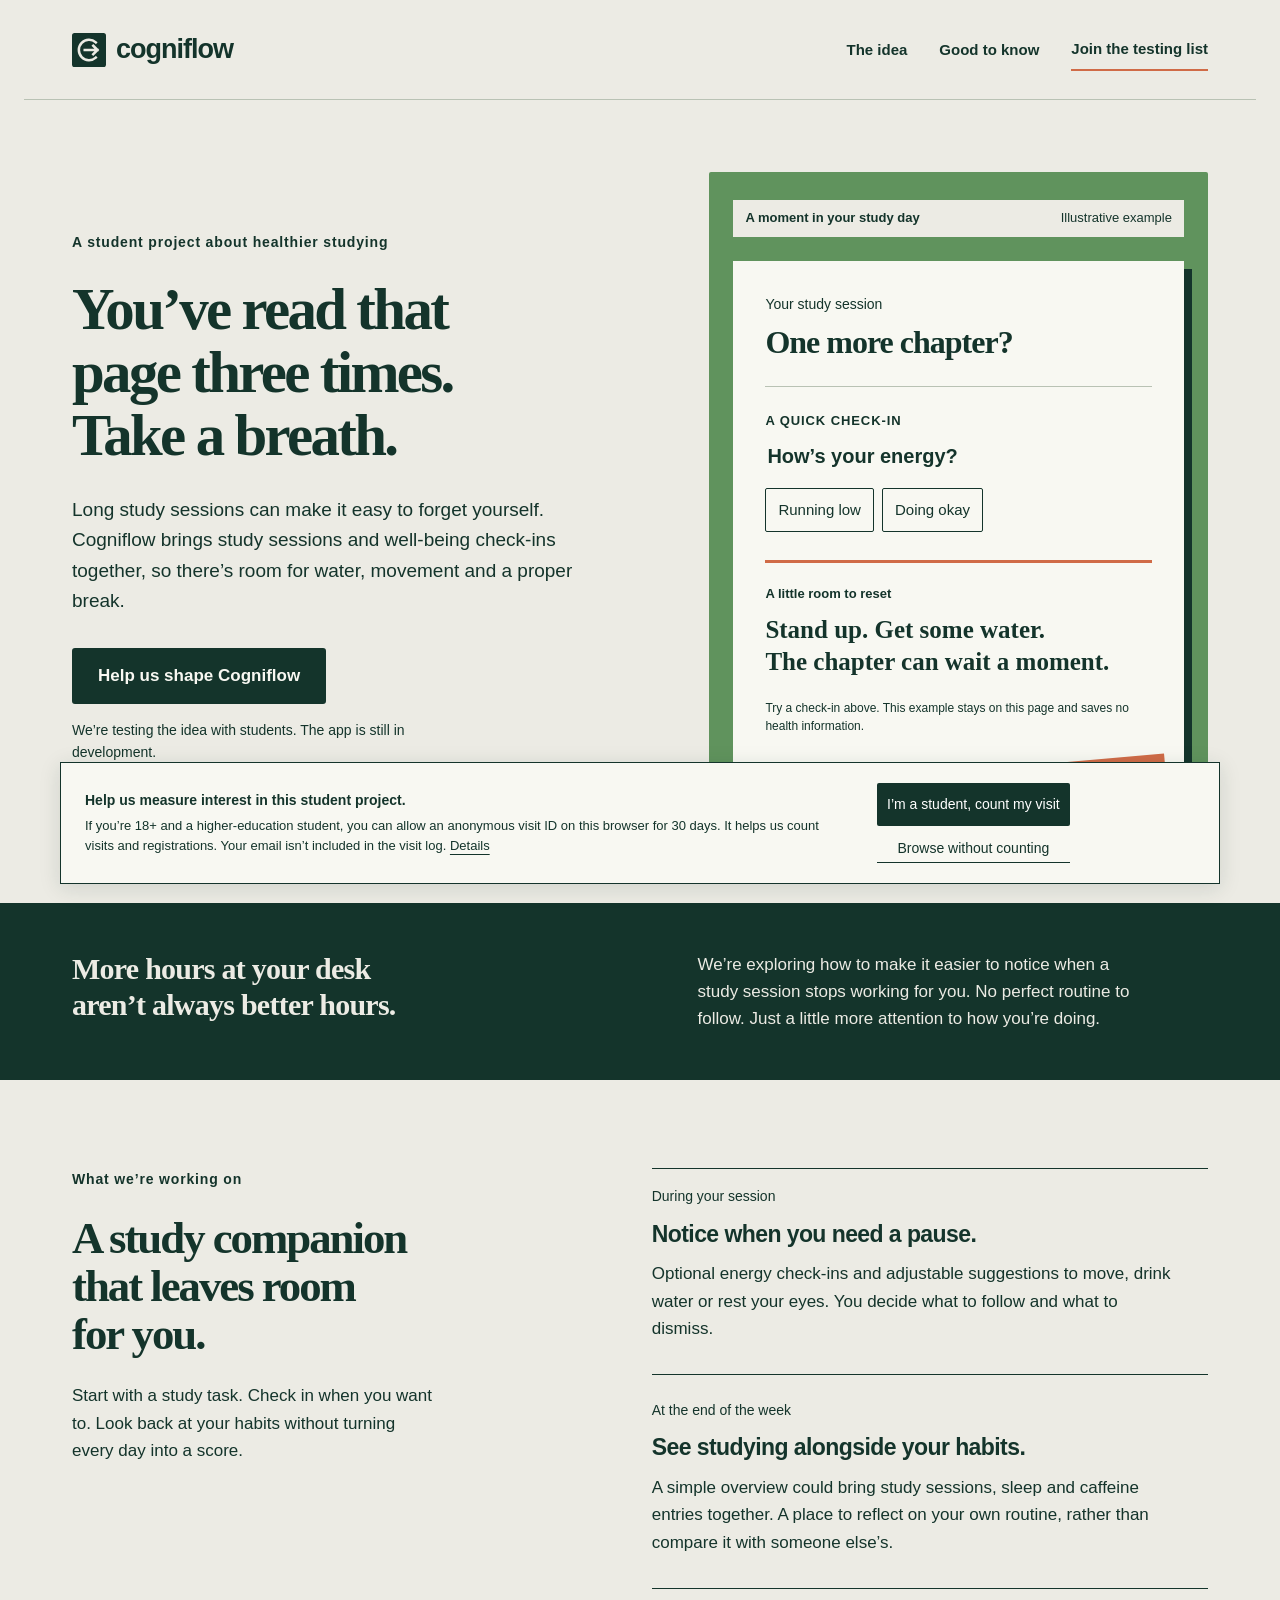
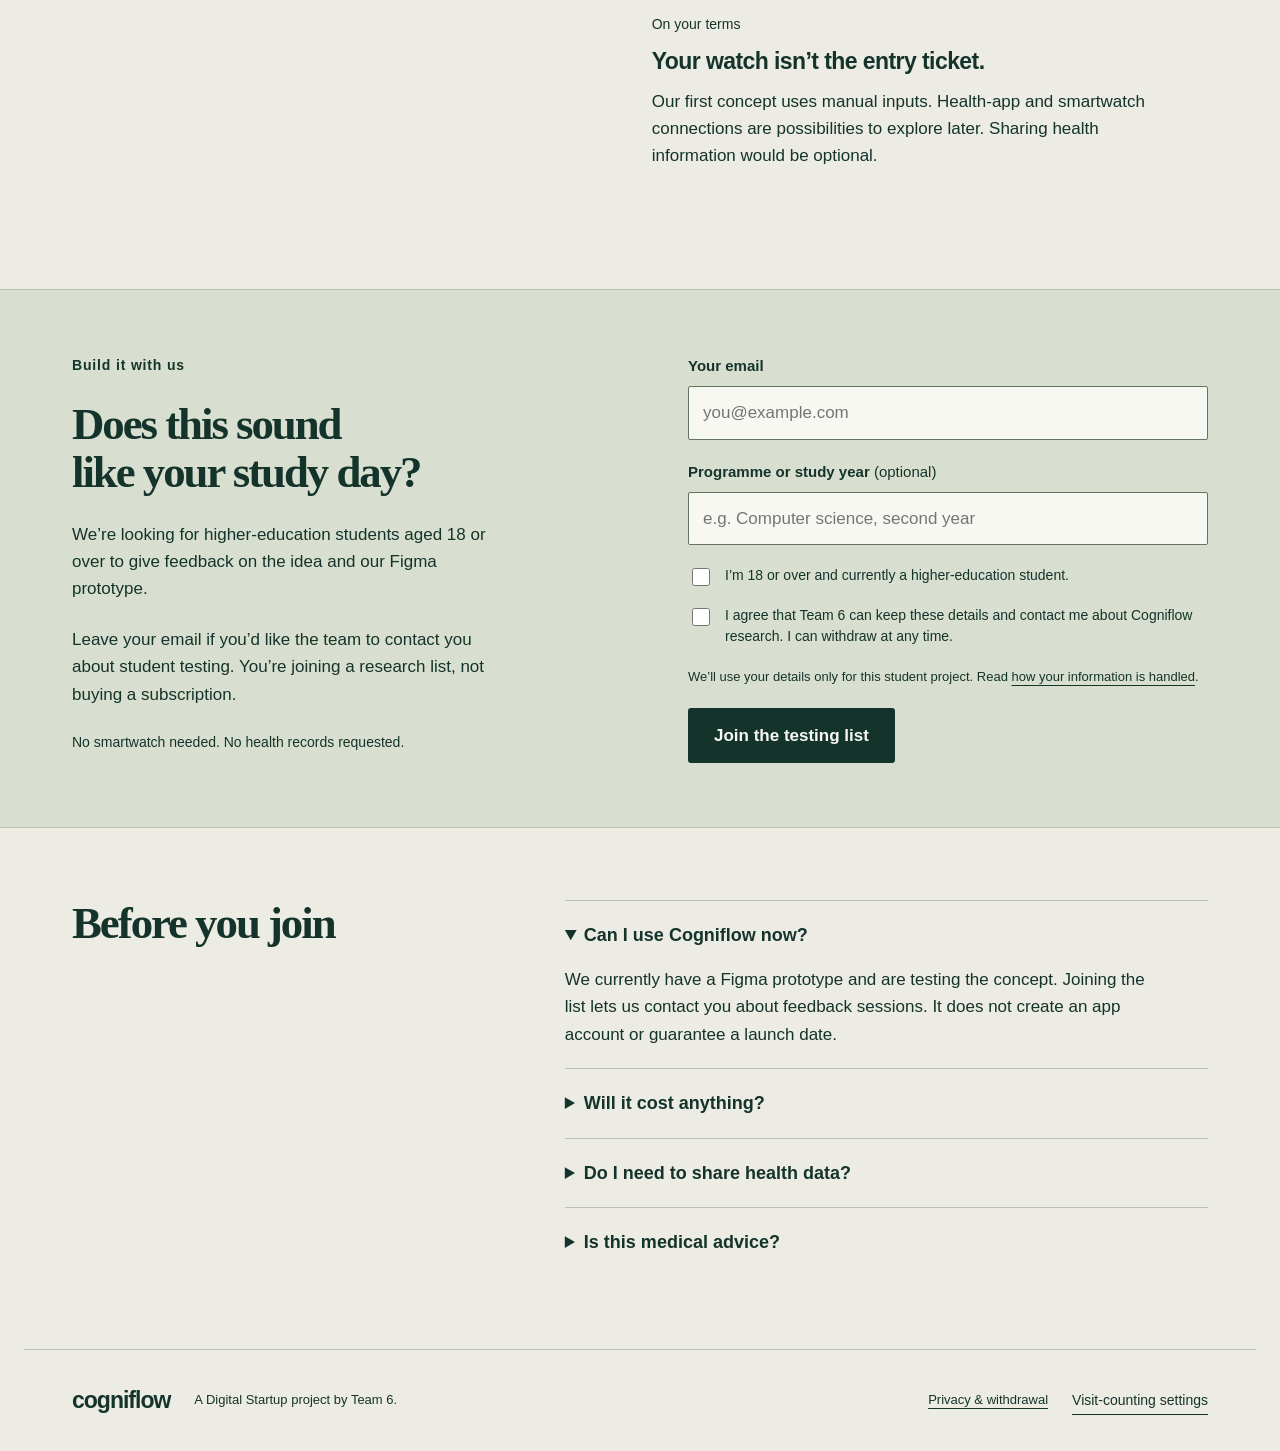
==== index.html @ 481a77dd "Add files via upload" ====
<!doctype html>
<html lang="en">
<head><meta charset="utf-8"><meta name="viewport" content="width=device-width, initial-scale=1"><meta name="theme-color" content="#14342B"><meta name="description" content="Cogniflow is a student project exploring better breaks, well-being check-ins and healthier study habits. Join the student testing list."><title>Cogniflow · Make room for a break</title><link rel="icon" href="mark.svg" type="image/svg+xml"><link rel="stylesheet" href="styles.css"><script src="config.js" defer></script><script src="app.js" defer></script></head>
<body>
<a class="skip" href="#main">Skip to content</a>
<header class="wrap masthead"><a class="brand" href="#" aria-label="Cogniflow home"><img src="mark.svg" width="34" height="34" alt="">cogniflow</a><nav aria-label="Main navigation"><a href="#idea">The idea</a><a href="#questions">Good to know</a><a class="nav-join" href="#join" data-cta>Join the testing list</a></nav></header>
<main id="main">
<section class="wrap hero" aria-labelledby="headline">
 <div class="hero-copy"><p class="eyebrow">A student project about healthier studying</p><h1 id="headline">You’ve read that<br>page three times.<br>Take a breath.</h1><p class="intro">Long study sessions can make it easy to forget yourself. Cogniflow brings study sessions and well-being check-ins together, so there’s room for water, movement and a proper break.</p><a class="button" href="#join" data-cta>Help us shape Cogniflow</a><p class="small hero-note">We’re testing the idea with students. The app is still in development.</p></div>
 <div class="study-scene"><div class="scene-title"><span>A moment in your study day</span><span class="sample-label">Illustrative example</span></div><div class="session"><p class="session-subject">Your study session</p><div class="session-title">One more chapter?</div><div class="session-rule"></div><p class="session-label">A quick check-in</p><fieldset class="energy"><legend>How’s your energy?</legend><button type="button" data-energy="low" aria-pressed="false">Running low</button><button type="button" data-energy="okay" aria-pressed="false">Doing okay</button></fieldset><div id="suggestion" class="suggestion" aria-live="polite"><span class="suggestion-label">A little room to reset</span><p>Stand up. Get some water.<br>The chapter can wait a moment.</p></div><p class="demo-caption">Try a check-in above. This example stays on this page and saves no health information.</p></div><div class="margin-note">A break belongs<br>in the plan.</div></div>
</section>
<section class="principle"><div class="wrap principle-inner"><p>More hours at your desk<br>aren’t always better hours.</p><div>We’re exploring how to make it easier to notice when a study session stops working for you. No perfect routine to follow. Just a little more attention to how you’re doing.</div></div></section>
<section id="idea" class="wrap idea"><div class="section-heading"><p class="eyebrow">What we’re working on</p><h2>A study companion<br>that leaves room<br>for you.</h2><p>Start with a study task. Check in when you want to. Look back at your habits without turning every day into a score.</p></div><div class="idea-list"><article><span class="topic">During your session</span><h3>Notice when you need a pause.</h3><p>Optional energy check-ins and adjustable suggestions to move, drink water or rest your eyes. You decide what to follow and what to dismiss.</p></article><article><span class="topic">At the end of the week</span><h3>See studying alongside your habits.</h3><p>A simple overview could bring study sessions, sleep and caffeine entries together. A place to reflect on your own routine, rather than compare it with someone else’s.</p></article><article><span class="topic">On your terms</span><h3>Your watch isn’t the entry ticket.</h3><p>Our first concept uses manual inputs. Health-app and smartwatch connections are possibilities to explore later. Sharing health information would be optional.</p></article></div></section>
<section id="join" class="join-section"><div class="wrap join-layout"><div><p class="eyebrow">Build it with us</p><h2>Does this sound<br>like your study day?</h2><p>We’re looking for higher-education students aged 18 or over to give feedback on the idea and our Figma prototype.</p><p>Leave your email if you’d like the team to contact you about student testing. You’re joining a research list, not buying a subscription.</p><p class="small">No smartwatch needed. No health records requested.</p></div><form id="signup-form" novalidate><label for="email">Your email</label><input id="email" name="email" type="email" autocomplete="email" maxlength="254" placeholder="you@example.com" required><label for="programme">Programme or study year <span>(optional)</span></label><input id="programme" name="programme" maxlength="100" placeholder="e.g. Computer science, second year"><div class="trap" aria-hidden="true"><label for="website">Leave this empty</label><input id="website" name="website" tabindex="-1" autocomplete="off"></div><label class="check"><input type="checkbox" name="eligible" required><span>I’m 18 or over and currently a higher-education student.</span></label><label class="check"><input type="checkbox" name="consent" required><span>I agree that Team 6 can keep these details and contact me about Cogniflow research. I can withdraw at any time.</span></label><p class="form-privacy">We’ll use your details only for this student project. Read <a href="privacy.html">how your information is handled</a>.</p><button class="button" type="submit">Join the testing list</button><p id="form-status" role="status" tabindex="-1"></p><div id="withdrawal" hidden><p class="small">Keep this private withdrawal code. You can use it on the <a href="privacy.html">privacy page</a> to remove your registration.</p><code id="withdrawal-code"></code><button type="button" class="text-button" id="copy-code">Copy code</button></div></form></div></section>
<section id="questions" class="wrap questions"><h2>Before you join</h2><div><details open><summary>Can I use Cogniflow now?</summary><p>We currently have a Figma prototype and are testing the concept. Joining the list lets us contact you about feedback sessions. It does not create an app account or guarantee a launch date.</p></details><details><summary>Will it cost anything?</summary><p>Joining the research list is free. We’re exploring a free basic version and an optional premium version with longer-term comparisons and more personalisation. EUR 40 per year is a proposed premium price we still need to test. There is nothing to buy on this page.</p></details><details><summary>Do I need to share health data?</summary><p>No. This registration asks only for your email and an optional programme or study year. Prototype feedback can use fictional examples. We don’t ask for wearable exports, medical records or health-app access here.</p></details><details><summary>Is this medical advice?</summary><p>No. Cogniflow explores everyday study habits and well-being support. It is not a medical service, and we haven’t established improvements in health, concentration or grades.</p></details></div></section>
</main>
<footer class="wrap footer"><a class="brand" href="#">cogniflow</a><p>A Digital Startup project by Team 6.</p><a href="privacy.html">Privacy & withdrawal</a><button type="button" class="text-button" id="measurement-settings">Visit-counting settings</button></footer>
<aside class="measurement" id="measurement" aria-label="Optional anonymous measurement" hidden><div><strong>Help us measure interest in this student project.</strong><p>If you’re 18+ and a higher-education student, you can allow an anonymous visit ID on this browser for 30 days. It helps us count visits and registrations. Your email isn’t included in the visit log. <a href="privacy.html#measurement">Details</a></p></div><div class="measurement-actions"><button type="button" id="allow-measurement">I’m a student, count my visit</button><button type="button" class="text-button" id="decline-measurement">Browse without counting</button></div></aside>
</body></html>
---- styles.css ----
:root{--green:#14342b;--sage:#60935d;--linen:#ecebe4;--peach:#d06b47;--brown:#4c2719;--line:#b9c2b4;--paper:#f8f8f2}*{box-sizing:border-box}html{scroll-behavior:smooth;scroll-padding-top:24px}body{margin:0;background:var(--linen);color:var(--green);font:17px/1.6 'Segoe UI',Arial,sans-serif}a{color:inherit;text-underline-offset:4px}button,input{font:inherit}button,a,input{ -webkit-tap-highlight-color:transparent}button{cursor:pointer}a:focus-visible,button:focus-visible,summary:focus-visible,input:focus-visible{outline:3px solid var(--brown);outline-offset:5px}button:disabled{cursor:wait}h1,h2,h3,p{margin:0}h1,h2{font-family:Georgia,'Times New Roman',serif;font-weight:700;letter-spacing:-.045em;line-height:1.07}h1{font-size:clamp(43px,4.6vw,70px)}h2{font-size:clamp(34px,3.5vw,48px)}h3{font-size:23px;line-height:1.25;letter-spacing:-.025em}.wrap{max-width:1232px;margin:auto;padding-inline:48px}.masthead{display:flex;align-items:center;justify-content:space-between;padding-block:28px;border-bottom:1px solid var(--line)}.brand{font-weight:750;font-size:27px;letter-spacing:-1px;text-decoration:none;display:inline-flex;gap:10px;align-items:center}.masthead nav{display:flex;align-items:center;gap:32px;font-size:15px;font-weight:600}.masthead nav a{text-decoration:none}.masthead nav a:hover{text-decoration:underline}.nav-join{border-bottom:2px solid var(--peach);padding-block:8px}.hero{padding-block:72px 80px;display:grid;grid-template-columns:1.15fr 1fr;gap:64px;align-items:center}.eyebrow{font-size:14px;font-weight:700;letter-spacing:.06em;margin-bottom:24px}.intro{max-width:510px;margin-block:28px 32px;font-size:19px;line-height:1.6}.button{background:var(--green);color:var(--paper);border:2px solid var(--green);border-radius:3px;display:inline-block;padding:14px 24px;text-decoration:none;font-weight:650;line-height:1.4;min-height:52px}.button:hover{background:var(--brown);border-color:var(--brown)}.button:active{transform:translateY(1px)}.small{font-size:14px;line-height:1.55}.hero-note{margin-top:16px;max-width:360px}.study-scene{position:relative;padding:28px 24px 56px;background:var(--sage);border-radius:2px}.scene-title{display:flex;justify-content:space-between;gap:16px;color:var(--green);font-size:13px;font-weight:700;margin-bottom:24px}.sample-label{font-weight:400}.session{background:var(--paper);padding:32px;box-shadow:8px 8px 0 #14342b}.session-subject{font-size:14px}.session-title{font:700 32px/1.2 Georgia,serif;letter-spacing:-1px;margin-block:8px 24px}.session-rule{height:1px;background:var(--line);margin-bottom:24px}.session-label{font-size:13px;font-weight:700;text-transform:uppercase;letter-spacing:.07em;margin-bottom:8px}.energy{padding:0;border:0;margin:0}.energy legend{font-size:20px;font-weight:600;margin-bottom:16px}.energy button{background:transparent;border:1px solid var(--green);padding:9px 12px;margin:0 8px 8px 0;border-radius:2px;font-size:15px;color:var(--green)}.energy button:hover,.energy button[aria-pressed=true]{background:var(--green);color:white}.suggestion{border-top:3px solid var(--peach);padding-top:16px;margin-top:20px}.suggestion-label{font-size:13px;font-weight:600}.suggestion p{font:700 25px/1.3 Georgia,serif;margin-top:8px}.demo-caption{font-size:12px;line-height:1.5;margin-top:20px}.margin-note{position:absolute;right:40px;bottom:-22px;transform:rotate(-5deg);background:var(--peach);color:var(--green);font:700 23px/1.1 Georgia,serif;padding:16px 20px}.principle{background:var(--green);color:var(--linen)}.principle-inner{display:grid;grid-template-columns:1.1fr 1fr;gap:64px;padding-block:48px}.principle p{font:700 30px/1.2 Georgia,serif;letter-spacing:-.025em}.principle-inner>div{max-width:450px}.idea{padding-block:88px;display:grid;grid-template-columns:1fr 1.15fr;gap:96px}.section-heading>p:last-child{margin-top:24px;max-width:360px}.idea-list article{padding:24px 0 32px;border-top:1px solid var(--green)}.idea-list article:first-child{padding-top:16px}.topic{font-size:14px;display:block;margin-bottom:12px}.idea-list p{margin-top:12px;max-width:530px}.join-section{background:#d8dfd0;border-top:1px solid var(--line);border-bottom:1px solid var(--line)}.join-layout{display:grid;grid-template-columns:1fr 1fr;gap:96px;padding-block:64px}.join-layout>div>p:not(.eyebrow){margin-top:24px;max-width:430px}label{display:block;font-weight:600;font-size:15px;margin-bottom:8px}label span:not(.check span){font-weight:400}input[type=email],input[type=text],input:not([type]){display:block;width:100%;background:var(--paper);border:1px solid #64745f;border-radius:2px;padding:12px 14px;min-height:50px;margin-bottom:20px;color:var(--green)}.check{display:flex;gap:12px;font-weight:400;align-items:flex-start;margin-top:16px;font-size:14px;line-height:1.5}.check input{width:18px;height:18px;flex-shrink:0;margin-top:3px;accent-color:var(--green)}.form-privacy{font-size:13px;margin-block:20px}#form-status{margin-top:16px;font-weight:600;font-size:15px}#form-status:empty{display:none}#withdrawal{margin-top:16px}code{word-break:break-all;display:block;font-size:13px;padding:12px;background:var(--paper);margin-block:8px}.trap{position:absolute;left:-9999px}.questions{display:grid;grid-template-columns:1fr 1.5fr;gap:64px;padding-block:72px}details{border-top:1px solid var(--line);padding:20px 0}summary{font-size:18px;font-weight:650;cursor:pointer}details p{margin-top:16px;max-width:600px}.footer{display:flex;align-items:center;gap:24px;flex-wrap:wrap;border-top:1px solid var(--line);padding-block:32px;font-size:13px}.footer .brand{font-size:23px}.footer p{margin-right:auto}.text-button{color:inherit;border:0;border-bottom:1px solid currentColor;padding:3px 0;background:transparent;font-size:14px}.text-button:hover{border-bottom-width:2px}.measurement{position:fixed;bottom:16px;left:16px;right:16px;z-index:5;max-width:1160px;margin:auto;padding:20px 24px;display:flex;gap:32px;align-items:center;background:var(--paper);border:1px solid var(--green);box-shadow:0 4px 20px #14342b22;font-size:14px}.measurement[hidden]{display:none}.measurement p{font-size:13px;max-width:760px;margin-top:4px}.measurement-actions{flex-shrink:0;display:grid;gap:8px;text-align:center}.measurement-actions>button:first-child{background:var(--green);color:white;border:0;border-radius:2px;padding:10px;font-size:14px}.skip{position:absolute;top:-100px;left:16px;background:var(--green);color:white;padding:12px;z-index:10}.skip:focus{top:8px}.privacy{max-width:820px;padding-block:64px}.privacy h1{font-size:44px;margin-bottom:24px}.privacy h2{font-size:28px;margin:32px 0 16px}.privacy p{margin-block:16px}.privacy form{margin-top:24px}.privacy ul{padding-left:24px}@media(max-width:900px){.wrap{padding-inline:28px}.hero{gap:32px}.hero h1{font-size:48px}.session{padding:24px}.scene-title{display:block}.sample-label{display:block}.idea,.join-layout{gap:48px}.principle-inner{gap:32px}}@media(max-width:680px){.wrap{padding-inline:24px}.masthead{padding-block:20px}.brand{font-size:24px}.masthead nav{gap:0}.masthead nav a:not(.nav-join){display:none}.nav-join{font-size:13px}.hero{grid-template-columns:1fr;padding-block:48px 64px;gap:48px}.hero h1{font-size:clamp(40px,10.8vw,58px)}.intro{font-size:18px}.study-scene{max-width:480px;width:100%;padding:20px 20px 40px}.scene-title{display:flex}.session{padding:24px}.principle-inner,.idea,.join-layout,.questions{grid-template-columns:1fr;gap:32px}.principle-inner{padding-block:40px}.principle p{font-size:28px}.idea{padding-block:56px}.join-layout{padding-block:48px}.questions{padding-block:48px}.measurement{display:block;padding:16px;bottom:8px;left:8px;right:8px}.measurement-actions{margin-top:12px;display:flex;justify-content:space-between;align-items:center;gap:16px}.measurement-actions>button:first-child{flex:1}.footer{gap:16px}.footer p{width:100%;order:2}.energy button{font-size:14px}.privacy h1{font-size:36px}}@media(prefers-reduced-motion:reduce){html{scroll-behavior:auto}*{transition:none!important}}
:root .scene-title{background:var(--linen);padding:8px 12px}
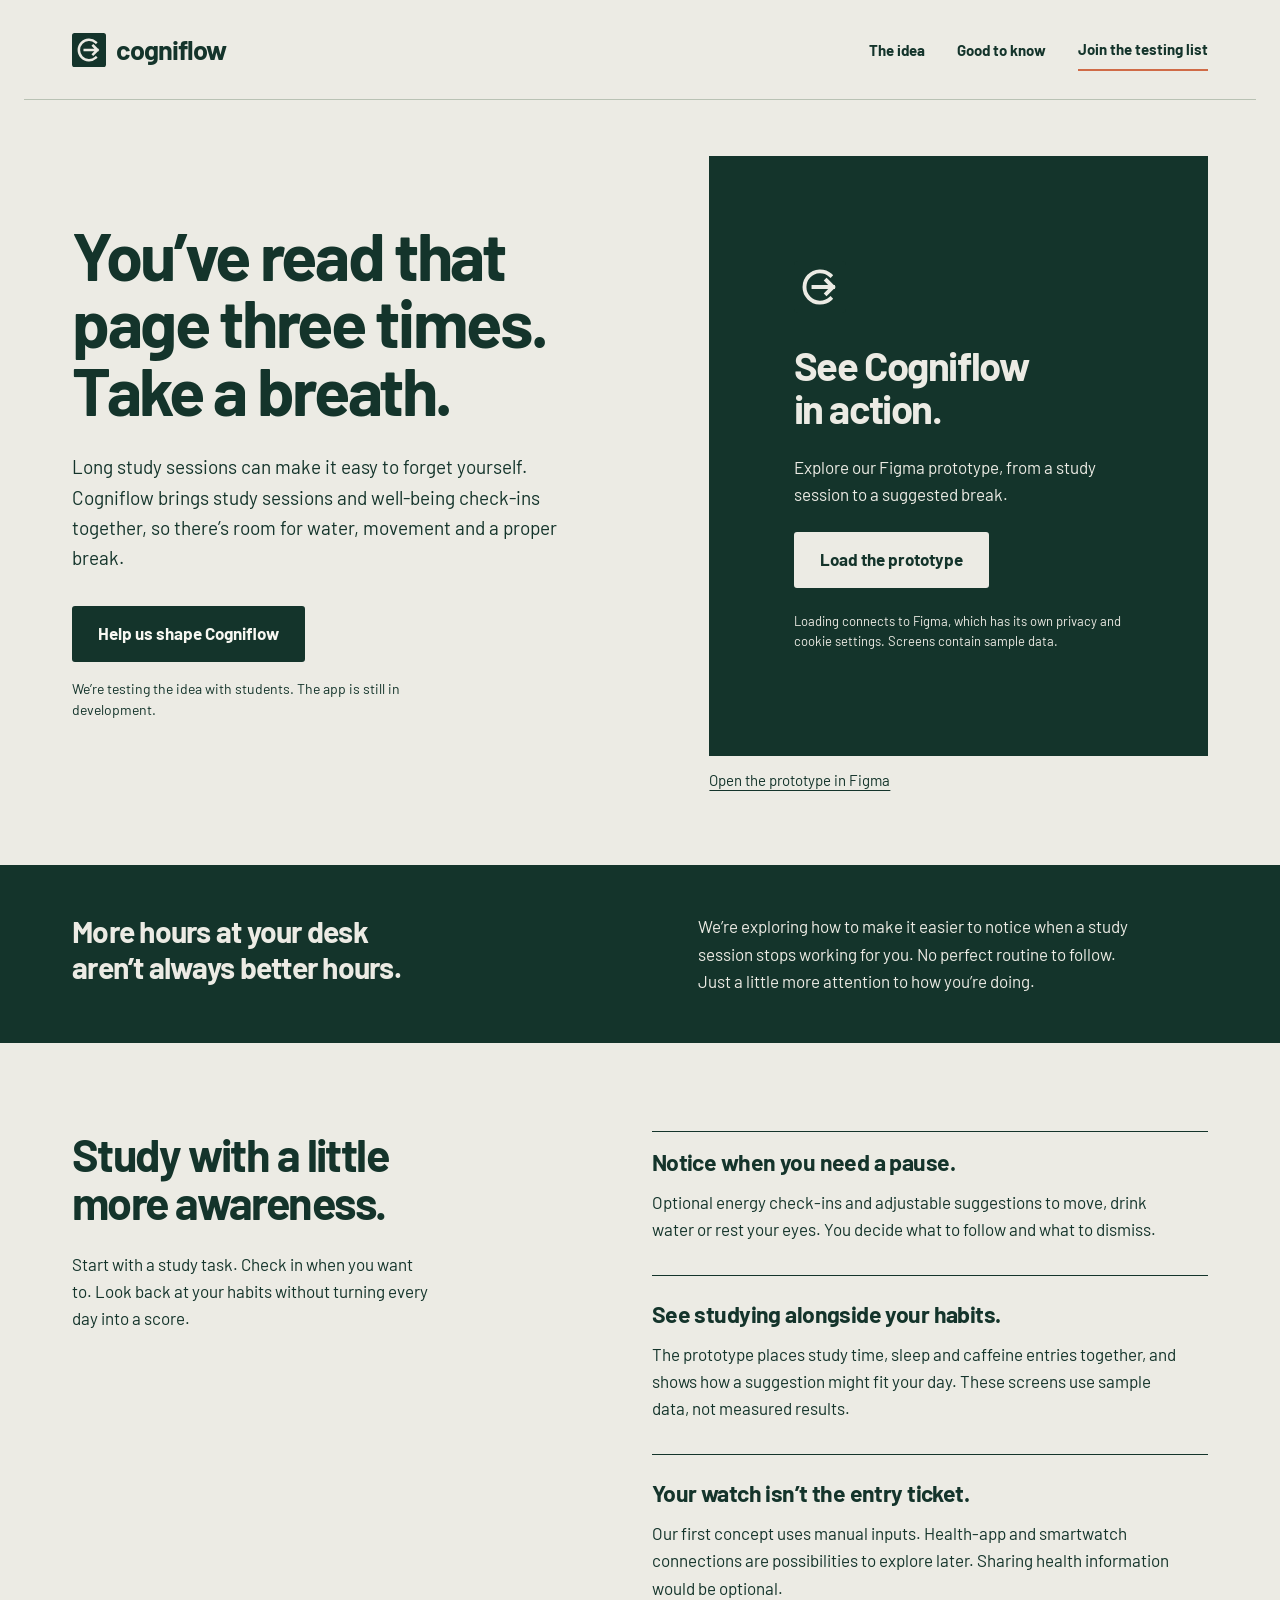
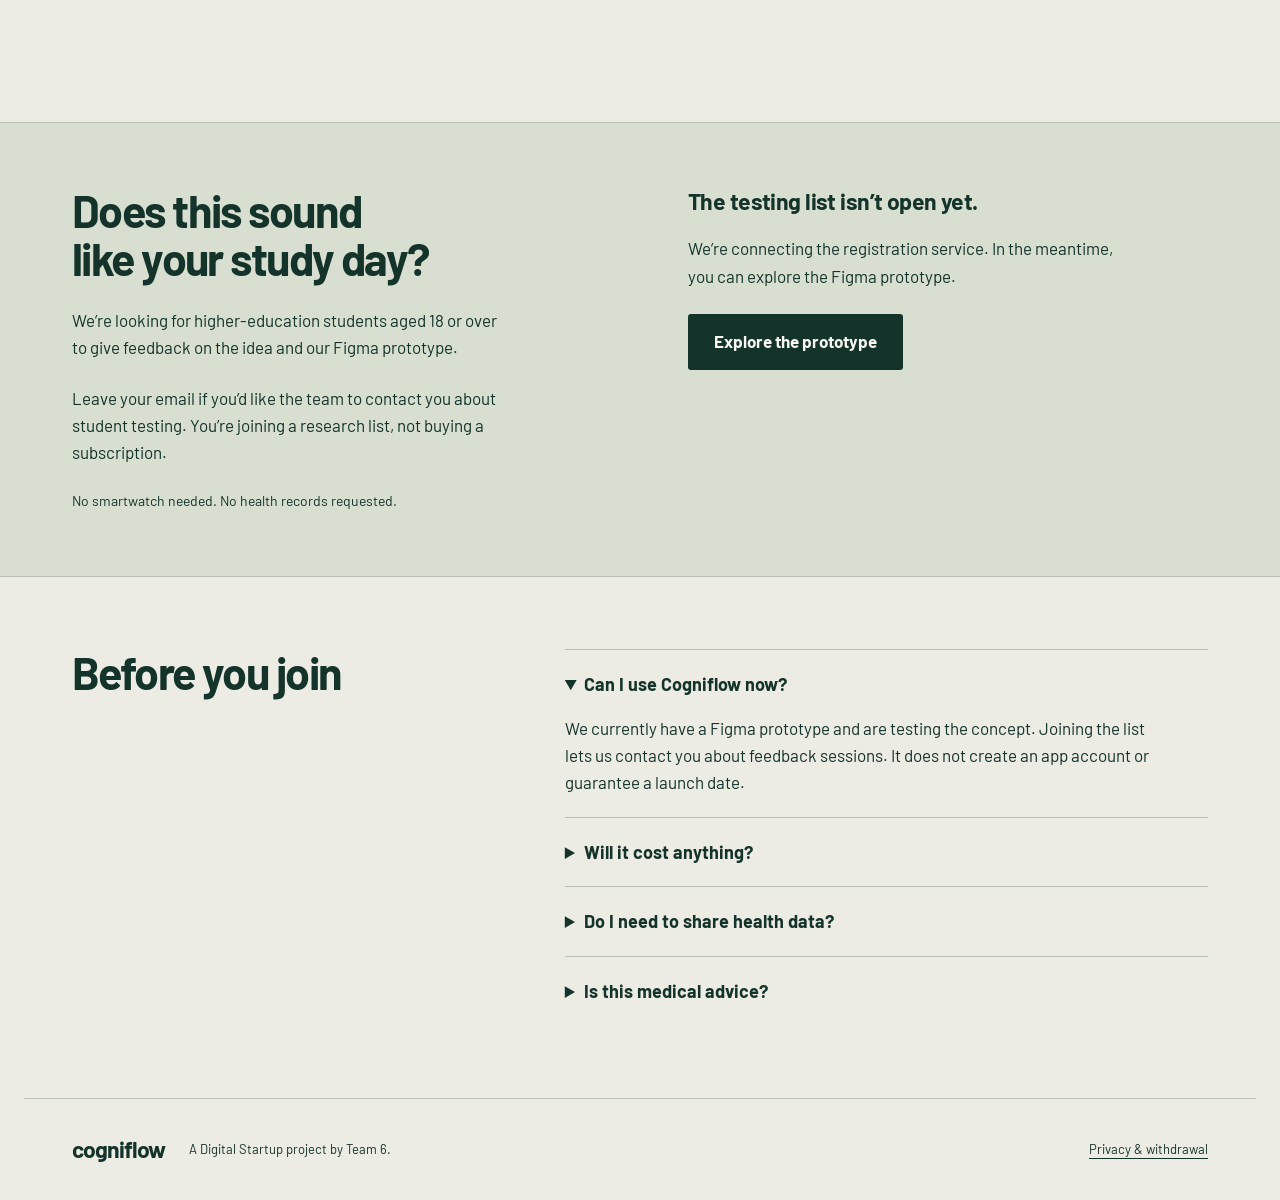
==== commit d3366460: "yes" ====
--- a/index.html
+++ b/index.html
@@ -6,12 +6,12 @@
 <header class="wrap masthead"><a class="brand" href="#" aria-label="Cogniflow home"><img src="mark.svg" width="34" height="34" alt="">cogniflow</a><nav aria-label="Main navigation"><a href="#idea">The idea</a><a href="#questions">Good to know</a><a class="nav-join" href="#join" data-cta>Join the testing list</a></nav></header>
 <main id="main">
 <section class="wrap hero" aria-labelledby="headline">
- <div class="hero-copy"><p class="eyebrow">A student project about healthier studying</p><h1 id="headline">You’ve read that<br>page three times.<br>Take a breath.</h1><p class="intro">Long study sessions can make it easy to forget yourself. Cogniflow brings study sessions and well-being check-ins together, so there’s room for water, movement and a proper break.</p><a class="button" href="#join" data-cta>Help us shape Cogniflow</a><p class="small hero-note">We’re testing the idea with students. The app is still in development.</p></div>
- <div class="study-scene"><div class="scene-title"><span>A moment in your study day</span><span class="sample-label">Illustrative example</span></div><div class="session"><p class="session-subject">Your study session</p><div class="session-title">One more chapter?</div><div class="session-rule"></div><p class="session-label">A quick check-in</p><fieldset class="energy"><legend>How’s your energy?</legend><button type="button" data-energy="low" aria-pressed="false">Running low</button><button type="button" data-energy="okay" aria-pressed="false">Doing okay</button></fieldset><div id="suggestion" class="suggestion" aria-live="polite"><span class="suggestion-label">A little room to reset</span><p>Stand up. Get some water.<br>The chapter can wait a moment.</p></div><p class="demo-caption">Try a check-in above. This example stays on this page and saves no health information.</p></div><div class="margin-note">A break belongs<br>in the plan.</div></div>
+ <div class="hero-copy"><h1 id="headline">You’ve read that<br>page three times.<br>Take a breath.</h1><p class="intro">Long study sessions can make it easy to forget yourself. Cogniflow brings study sessions and well-being check-ins together, so there’s room for water, movement and a proper break.</p><a class="button" href="#join" data-cta>Help us shape Cogniflow</a><p class="small hero-note">We’re testing the idea with students. The app is still in development.</p></div>
+ <div class="prototype-preview" id="prototype"><div class="prototype-stage" id="prototype-stage" data-src="https://embed.figma.com/proto/6SIsDT4p84NBI7TATHAFAJ/Cogniflow?node-id=7-2&amp;scaling=scale-down&amp;content-scaling=fixed&amp;page-id=0%3A1&amp;starting-point-node-id=7%3A2&amp;show-proto-sidebar=0&amp;embed-host=share"><div class="prototype-intro"><img src="mark.svg" width="52" height="52" alt=""><h2>See Cogniflow<br>in action.</h2><p>Explore our Figma prototype, from a study session to a suggested break.</p><button class="button" type="button" id="load-prototype">Load the prototype</button><p class="small">Loading connects to Figma, which has its own privacy and cookie settings. Screens contain sample data.</p></div></div><a class="prototype-link" href="https://www.figma.com/proto/6SIsDT4p84NBI7TATHAFAJ/Cogniflow?node-id=7-2&amp;scaling=scale-down&amp;content-scaling=fixed&amp;page-id=0%3A1&amp;starting-point-node-id=7%3A2&amp;show-proto-sidebar=0" target="_blank" rel="noopener noreferrer">Open the prototype in Figma</a></div>
 </section>
 <section class="principle"><div class="wrap principle-inner"><p>More hours at your desk<br>aren’t always better hours.</p><div>We’re exploring how to make it easier to notice when a study session stops working for you. No perfect routine to follow. Just a little more attention to how you’re doing.</div></div></section>
-<section id="idea" class="wrap idea"><div class="section-heading"><p class="eyebrow">What we’re working on</p><h2>A study companion<br>that leaves room<br>for you.</h2><p>Start with a study task. Check in when you want to. Look back at your habits without turning every day into a score.</p></div><div class="idea-list"><article><span class="topic">During your session</span><h3>Notice when you need a pause.</h3><p>Optional energy check-ins and adjustable suggestions to move, drink water or rest your eyes. You decide what to follow and what to dismiss.</p></article><article><span class="topic">At the end of the week</span><h3>See studying alongside your habits.</h3><p>A simple overview could bring study sessions, sleep and caffeine entries together. A place to reflect on your own routine, rather than compare it with someone else’s.</p></article><article><span class="topic">On your terms</span><h3>Your watch isn’t the entry ticket.</h3><p>Our first concept uses manual inputs. Health-app and smartwatch connections are possibilities to explore later. Sharing health information would be optional.</p></article></div></section>
-<section id="join" class="join-section"><div class="wrap join-layout"><div><p class="eyebrow">Build it with us</p><h2>Does this sound<br>like your study day?</h2><p>We’re looking for higher-education students aged 18 or over to give feedback on the idea and our Figma prototype.</p><p>Leave your email if you’d like the team to contact you about student testing. You’re joining a research list, not buying a subscription.</p><p class="small">No smartwatch needed. No health records requested.</p></div><form id="signup-form" novalidate><label for="email">Your email</label><input id="email" name="email" type="email" autocomplete="email" maxlength="254" placeholder="you@example.com" required><label for="programme">Programme or study year <span>(optional)</span></label><input id="programme" name="programme" maxlength="100" placeholder="e.g. Computer science, second year"><div class="trap" aria-hidden="true"><label for="website">Leave this empty</label><input id="website" name="website" tabindex="-1" autocomplete="off"></div><label class="check"><input type="checkbox" name="eligible" required><span>I’m 18 or over and currently a higher-education student.</span></label><label class="check"><input type="checkbox" name="consent" required><span>I agree that Team 6 can keep these details and contact me about Cogniflow research. I can withdraw at any time.</span></label><p class="form-privacy">We’ll use your details only for this student project. Read <a href="privacy.html">how your information is handled</a>.</p><button class="button" type="submit">Join the testing list</button><p id="form-status" role="status" tabindex="-1"></p><div id="withdrawal" hidden><p class="small">Keep this private withdrawal code. You can use it on the <a href="privacy.html">privacy page</a> to remove your registration.</p><code id="withdrawal-code"></code><button type="button" class="text-button" id="copy-code">Copy code</button></div></form></div></section>
+<section id="idea" class="wrap idea"><div class="section-heading"><h2>Study with a little<br>more awareness.</h2><p>Start with a study task. Check in when you want to. Look back at your habits without turning every day into a score.</p></div><div class="idea-list"><article><h3>Notice when you need a pause.</h3><p>Optional energy check-ins and adjustable suggestions to move, drink water or rest your eyes. You decide what to follow and what to dismiss.</p></article><article><h3>See studying alongside your habits.</h3><p>The prototype places study time, sleep and caffeine entries together, and shows how a suggestion might fit your day. These screens use sample data, not measured results.</p></article><article><h3>Your watch isn’t the entry ticket.</h3><p>Our first concept uses manual inputs. Health-app and smartwatch connections are possibilities to explore later. Sharing health information would be optional.</p></article></div></section>
+<section id="join" class="join-section"><div class="wrap join-layout"><div><h2>Does this sound<br>like your study day?</h2><p>We’re looking for higher-education students aged 18 or over to give feedback on the idea and our Figma prototype.</p><p>Leave your email if you’d like the team to contact you about student testing. You’re joining a research list, not buying a subscription.</p><p class="small">No smartwatch needed. No health records requested.</p></div><div id="signup-unavailable" hidden><h3>The testing list isn’t open yet.</h3><p>We’re connecting the registration service. In the meantime, you can explore the Figma prototype.</p><a class="button" href="https://www.figma.com/proto/6SIsDT4p84NBI7TATHAFAJ/Cogniflow?node-id=7-2&amp;scaling=scale-down&amp;content-scaling=fixed&amp;page-id=0%3A1&amp;starting-point-node-id=7%3A2&amp;show-proto-sidebar=0" target="_blank" rel="noopener noreferrer">Explore the prototype</a></div><form id="signup-form" novalidate><label for="email">Your email</label><input id="email" name="email" type="email" autocomplete="email" maxlength="254" placeholder="you@example.com" required><label for="programme">Programme or study year <span>(optional)</span></label><input id="programme" name="programme" maxlength="100" placeholder="e.g. Computer science, second year"><div class="trap" aria-hidden="true"><label for="website">Leave this empty</label><input id="website" name="website" tabindex="-1" autocomplete="off"></div><label class="check"><input type="checkbox" name="eligible" required><span>I’m 18 or over and currently a higher-education student.</span></label><label class="check"><input type="checkbox" name="consent" required><span>I agree that Team 6 can keep these details and contact me about Cogniflow research. I can withdraw at any time.</span></label><p class="form-privacy">We’ll use your details only for this student project. Read <a href="privacy.html">how your information is handled</a>.</p><button class="button" type="submit">Join the testing list</button><p id="form-status" role="status" tabindex="-1"></p><div id="withdrawal" hidden><p class="small">Keep this private withdrawal code. You can use it on the <a href="privacy.html">privacy page</a> to remove your registration.</p><code id="withdrawal-code"></code><button type="button" class="text-button" id="copy-code">Copy code</button></div></form></div></section>
 <section id="questions" class="wrap questions"><h2>Before you join</h2><div><details open><summary>Can I use Cogniflow now?</summary><p>We currently have a Figma prototype and are testing the concept. Joining the list lets us contact you about feedback sessions. It does not create an app account or guarantee a launch date.</p></details><details><summary>Will it cost anything?</summary><p>Joining the research list is free. We’re exploring a free basic version and an optional premium version with longer-term comparisons and more personalisation. EUR 40 per year is a proposed premium price we still need to test. There is nothing to buy on this page.</p></details><details><summary>Do I need to share health data?</summary><p>No. This registration asks only for your email and an optional programme or study year. Prototype feedback can use fictional examples. We don’t ask for wearable exports, medical records or health-app access here.</p></details><details><summary>Is this medical advice?</summary><p>No. Cogniflow explores everyday study habits and well-being support. It is not a medical service, and we haven’t established improvements in health, concentration or grades.</p></details></div></section>
 </main>
 <footer class="wrap footer"><a class="brand" href="#">cogniflow</a><p>A Digital Startup project by Team 6.</p><a href="privacy.html">Privacy & withdrawal</a><button type="button" class="text-button" id="measurement-settings">Visit-counting settings</button></footer>
--- a/styles.css
+++ b/styles.css
@@ -1,2 +1,5 @@
-:root{--green:#14342b;--sage:#60935d;--linen:#ecebe4;--peach:#d06b47;--brown:#4c2719;--line:#b9c2b4;--paper:#f8f8f2}*{box-sizing:border-box}html{scroll-behavior:smooth;scroll-padding-top:24px}body{margin:0;background:var(--linen);color:var(--green);font:17px/1.6 'Segoe UI',Arial,sans-serif}a{color:inherit;text-underline-offset:4px}button,input{font:inherit}button,a,input{ -webkit-tap-highlight-color:transparent}button{cursor:pointer}a:focus-visible,button:focus-visible,summary:focus-visible,input:focus-visible{outline:3px solid var(--brown);outline-offset:5px}button:disabled{cursor:wait}h1,h2,h3,p{margin:0}h1,h2{font-family:Georgia,'Times New Roman',serif;font-weight:700;letter-spacing:-.045em;line-height:1.07}h1{font-size:clamp(43px,4.6vw,70px)}h2{font-size:clamp(34px,3.5vw,48px)}h3{font-size:23px;line-height:1.25;letter-spacing:-.025em}.wrap{max-width:1232px;margin:auto;padding-inline:48px}.masthead{display:flex;align-items:center;justify-content:space-between;padding-block:28px;border-bottom:1px solid var(--line)}.brand{font-weight:750;font-size:27px;letter-spacing:-1px;text-decoration:none;display:inline-flex;gap:10px;align-items:center}.masthead nav{display:flex;align-items:center;gap:32px;font-size:15px;font-weight:600}.masthead nav a{text-decoration:none}.masthead nav a:hover{text-decoration:underline}.nav-join{border-bottom:2px solid var(--peach);padding-block:8px}.hero{padding-block:72px 80px;display:grid;grid-template-columns:1.15fr 1fr;gap:64px;align-items:center}.eyebrow{font-size:14px;font-weight:700;letter-spacing:.06em;margin-bottom:24px}.intro{max-width:510px;margin-block:28px 32px;font-size:19px;line-height:1.6}.button{background:var(--green);color:var(--paper);border:2px solid var(--green);border-radius:3px;display:inline-block;padding:14px 24px;text-decoration:none;font-weight:650;line-height:1.4;min-height:52px}.button:hover{background:var(--brown);border-color:var(--brown)}.button:active{transform:translateY(1px)}.small{font-size:14px;line-height:1.55}.hero-note{margin-top:16px;max-width:360px}.study-scene{position:relative;padding:28px 24px 56px;background:var(--sage);border-radius:2px}.scene-title{display:flex;justify-content:space-between;gap:16px;color:var(--green);font-size:13px;font-weight:700;margin-bottom:24px}.sample-label{font-weight:400}.session{background:var(--paper);padding:32px;box-shadow:8px 8px 0 #14342b}.session-subject{font-size:14px}.session-title{font:700 32px/1.2 Georgia,serif;letter-spacing:-1px;margin-block:8px 24px}.session-rule{height:1px;background:var(--line);margin-bottom:24px}.session-label{font-size:13px;font-weight:700;text-transform:uppercase;letter-spacing:.07em;margin-bottom:8px}.energy{padding:0;border:0;margin:0}.energy legend{font-size:20px;font-weight:600;margin-bottom:16px}.energy button{background:transparent;border:1px solid var(--green);padding:9px 12px;margin:0 8px 8px 0;border-radius:2px;font-size:15px;color:var(--green)}.energy button:hover,.energy button[aria-pressed=true]{background:var(--green);color:white}.suggestion{border-top:3px solid var(--peach);padding-top:16px;margin-top:20px}.suggestion-label{font-size:13px;font-weight:600}.suggestion p{font:700 25px/1.3 Georgia,serif;margin-top:8px}.demo-caption{font-size:12px;line-height:1.5;margin-top:20px}.margin-note{position:absolute;right:40px;bottom:-22px;transform:rotate(-5deg);background:var(--peach);color:var(--green);font:700 23px/1.1 Georgia,serif;padding:16px 20px}.principle{background:var(--green);color:var(--linen)}.principle-inner{display:grid;grid-template-columns:1.1fr 1fr;gap:64px;padding-block:48px}.principle p{font:700 30px/1.2 Georgia,serif;letter-spacing:-.025em}.principle-inner>div{max-width:450px}.idea{padding-block:88px;display:grid;grid-template-columns:1fr 1.15fr;gap:96px}.section-heading>p:last-child{margin-top:24px;max-width:360px}.idea-list article{padding:24px 0 32px;border-top:1px solid var(--green)}.idea-list article:first-child{padding-top:16px}.topic{font-size:14px;display:block;margin-bottom:12px}.idea-list p{margin-top:12px;max-width:530px}.join-section{background:#d8dfd0;border-top:1px solid var(--line);border-bottom:1px solid var(--line)}.join-layout{display:grid;grid-template-columns:1fr 1fr;gap:96px;padding-block:64px}.join-layout>div>p:not(.eyebrow){margin-top:24px;max-width:430px}label{display:block;font-weight:600;font-size:15px;margin-bottom:8px}label span:not(.check span){font-weight:400}input[type=email],input[type=text],input:not([type]){display:block;width:100%;background:var(--paper);border:1px solid #64745f;border-radius:2px;padding:12px 14px;min-height:50px;margin-bottom:20px;color:var(--green)}.check{display:flex;gap:12px;font-weight:400;align-items:flex-start;margin-top:16px;font-size:14px;line-height:1.5}.check input{width:18px;height:18px;flex-shrink:0;margin-top:3px;accent-color:var(--green)}.form-privacy{font-size:13px;margin-block:20px}#form-status{margin-top:16px;font-weight:600;font-size:15px}#form-status:empty{display:none}#withdrawal{margin-top:16px}code{word-break:break-all;display:block;font-size:13px;padding:12px;background:var(--paper);margin-block:8px}.trap{position:absolute;left:-9999px}.questions{display:grid;grid-template-columns:1fr 1.5fr;gap:64px;padding-block:72px}details{border-top:1px solid var(--line);padding:20px 0}summary{font-size:18px;font-weight:650;cursor:pointer}details p{margin-top:16px;max-width:600px}.footer{display:flex;align-items:center;gap:24px;flex-wrap:wrap;border-top:1px solid var(--line);padding-block:32px;font-size:13px}.footer .brand{font-size:23px}.footer p{margin-right:auto}.text-button{color:inherit;border:0;border-bottom:1px solid currentColor;padding:3px 0;background:transparent;font-size:14px}.text-button:hover{border-bottom-width:2px}.measurement{position:fixed;bottom:16px;left:16px;right:16px;z-index:5;max-width:1160px;margin:auto;padding:20px 24px;display:flex;gap:32px;align-items:center;background:var(--paper);border:1px solid var(--green);box-shadow:0 4px 20px #14342b22;font-size:14px}.measurement[hidden]{display:none}.measurement p{font-size:13px;max-width:760px;margin-top:4px}.measurement-actions{flex-shrink:0;display:grid;gap:8px;text-align:center}.measurement-actions>button:first-child{background:var(--green);color:white;border:0;border-radius:2px;padding:10px;font-size:14px}.skip{position:absolute;top:-100px;left:16px;background:var(--green);color:white;padding:12px;z-index:10}.skip:focus{top:8px}.privacy{max-width:820px;padding-block:64px}.privacy h1{font-size:44px;margin-bottom:24px}.privacy h2{font-size:28px;margin:32px 0 16px}.privacy p{margin-block:16px}.privacy form{margin-top:24px}.privacy ul{padding-left:24px}@media(max-width:900px){.wrap{padding-inline:28px}.hero{gap:32px}.hero h1{font-size:48px}.session{padding:24px}.scene-title{display:block}.sample-label{display:block}.idea,.join-layout{gap:48px}.principle-inner{gap:32px}}@media(max-width:680px){.wrap{padding-inline:24px}.masthead{padding-block:20px}.brand{font-size:24px}.masthead nav{gap:0}.masthead nav a:not(.nav-join){display:none}.nav-join{font-size:13px}.hero{grid-template-columns:1fr;padding-block:48px 64px;gap:48px}.hero h1{font-size:clamp(40px,10.8vw,58px)}.intro{font-size:18px}.study-scene{max-width:480px;width:100%;padding:20px 20px 40px}.scene-title{display:flex}.session{padding:24px}.principle-inner,.idea,.join-layout,.questions{grid-template-columns:1fr;gap:32px}.principle-inner{padding-block:40px}.principle p{font-size:28px}.idea{padding-block:56px}.join-layout{padding-block:48px}.questions{padding-block:48px}.measurement{display:block;padding:16px;bottom:8px;left:8px;right:8px}.measurement-actions{margin-top:12px;display:flex;justify-content:space-between;align-items:center;gap:16px}.measurement-actions>button:first-child{flex:1}.footer{gap:16px}.footer p{width:100%;order:2}.energy button{font-size:14px}.privacy h1{font-size:36px}}@media(prefers-reduced-motion:reduce){html{scroll-behavior:auto}*{transition:none!important}}
-:root .scene-title{background:var(--linen);padding:8px 12px}
+@font-face{font-family:Barlow;src:url('assets/Barlow-Regular.ttf') format('truetype');font-weight:400;font-style:normal;font-display:swap}@font-face{font-family:Barlow;src:url('assets/Barlow-Bold.ttf') format('truetype');font-weight:700;font-style:normal;font-display:swap}
+:root{--green:#14342b;--sage:#60935d;--linen:#ecebe4;--peach:#d06b47;--brown:#4c2719;--line:#b9c2b4;--paper:#f8f8f2}*{box-sizing:border-box}html{scroll-behavior:smooth;scroll-padding-top:24px}body{margin:0;background:var(--linen);color:var(--green);font:17px/1.6 Barlow,'Segoe UI',Arial,sans-serif}a{color:inherit;text-underline-offset:4px}button,input{font:inherit}button,a,input{ -webkit-tap-highlight-color:transparent}button{cursor:pointer}a:focus-visible,button:focus-visible,summary:focus-visible,input:focus-visible{outline:3px solid var(--brown);outline-offset:5px}button:disabled{cursor:wait}h1,h2,h3,p{margin:0}h1,h2{font-family:Barlow,'Segoe UI',Arial,sans-serif;font-weight:700;letter-spacing:-.045em;line-height:1.07}h1{font-size:clamp(43px,4.6vw,70px)}h2{font-size:clamp(34px,3.5vw,48px)}h3{font-size:23px;line-height:1.25;letter-spacing:-.025em}.wrap{max-width:1232px;margin:auto;padding-inline:48px}.masthead{display:flex;align-items:center;justify-content:space-between;padding-block:28px;border-bottom:1px solid var(--line)}.brand{font-weight:750;font-size:27px;letter-spacing:-1px;text-decoration:none;display:inline-flex;gap:10px;align-items:center}.masthead nav{display:flex;align-items:center;gap:32px;font-size:15px;font-weight:600}.masthead nav a{text-decoration:none}.masthead nav a:hover{text-decoration:underline}.nav-join{border-bottom:2px solid var(--peach);padding-block:8px}.hero{padding-block:72px 80px;display:grid;grid-template-columns:1.15fr 1fr;gap:64px;align-items:center}.eyebrow{font-size:14px;font-weight:700;letter-spacing:.06em;margin-bottom:24px}.intro{max-width:510px;margin-block:28px 32px;font-size:19px;line-height:1.6}.button{background:var(--green);color:var(--paper);border:2px solid var(--green);border-radius:3px;display:inline-block;padding:14px 24px;text-decoration:none;font-weight:650;line-height:1.4;min-height:52px}.button:hover{background:var(--brown);border-color:var(--brown)}.button:active{transform:translateY(1px)}.small{font-size:14px;line-height:1.55}.hero-note{margin-top:16px;max-width:360px}.study-scene{position:relative;padding:28px 24px 56px;background:var(--sage);border-radius:2px}.scene-title{display:flex;justify-content:space-between;gap:16px;color:var(--green);font-size:13px;font-weight:700;margin-bottom:24px}.sample-label{font-weight:400}.session{background:var(--paper);padding:32px;box-shadow:8px 8px 0 #14342b}.session-subject{font-size:14px}.session-title{font:700 32px/1.2 Barlow,'Segoe UI',sans-serif;letter-spacing:-1px;margin-block:8px 24px}.session-rule{height:1px;background:var(--line);margin-bottom:24px}.session-label{font-size:13px;font-weight:700;text-transform:uppercase;letter-spacing:.07em;margin-bottom:8px}.energy{padding:0;border:0;margin:0}.energy legend{font-size:20px;font-weight:600;margin-bottom:16px}.energy button{background:transparent;border:1px solid var(--green);padding:9px 12px;margin:0 8px 8px 0;border-radius:2px;font-size:15px;color:var(--green)}.energy button:hover,.energy button[aria-pressed=true]{background:var(--green);color:white}.suggestion{border-top:3px solid var(--peach);padding-top:16px;margin-top:20px}.suggestion-label{font-size:13px;font-weight:600}.suggestion p{font:700 25px/1.3 Barlow,'Segoe UI',sans-serif;margin-top:8px}.demo-caption{font-size:12px;line-height:1.5;margin-top:20px}.margin-note{position:absolute;right:40px;bottom:-22px;transform:rotate(-5deg);background:var(--peach);color:var(--green);font:700 23px/1.1 Barlow,'Segoe UI',sans-serif;padding:16px 20px}.principle{background:var(--green);color:var(--linen)}.principle-inner{display:grid;grid-template-columns:1.1fr 1fr;gap:64px;padding-block:48px}.principle p{font:700 30px/1.2 Barlow,'Segoe UI',sans-serif;letter-spacing:-.025em}.principle-inner>div{max-width:450px}.idea{padding-block:88px;display:grid;grid-template-columns:1fr 1.15fr;gap:96px}.section-heading>p:last-child{margin-top:24px;max-width:360px}.idea-list article{padding:24px 0 32px;border-top:1px solid var(--green)}.idea-list article:first-child{padding-top:16px}.topic{font-size:14px;display:block;margin-bottom:12px}.idea-list p{margin-top:12px;max-width:530px}.join-section{background:#d8dfd0;border-top:1px solid var(--line);border-bottom:1px solid var(--line)}.join-layout{display:grid;grid-template-columns:1fr 1fr;gap:96px;padding-block:64px}.join-layout>div>p:not(.eyebrow){margin-top:24px;max-width:430px}label{display:block;font-weight:600;font-size:15px;margin-bottom:8px}label span:not(.check span){font-weight:400}input[type=email],input[type=text],input:not([type]){display:block;width:100%;background:var(--paper);border:1px solid #64745f;border-radius:2px;padding:12px 14px;min-height:50px;margin-bottom:20px;color:var(--green)}.check{display:flex;gap:12px;font-weight:400;align-items:flex-start;margin-top:16px;font-size:14px;line-height:1.5}.check input{width:18px;height:18px;flex-shrink:0;margin-top:3px;accent-color:var(--green)}.form-privacy{font-size:13px;margin-block:20px}#form-status{margin-top:16px;font-weight:600;font-size:15px}#form-status:empty{display:none}#withdrawal{margin-top:16px}code{word-break:break-all;display:block;font-size:13px;padding:12px;background:var(--paper);margin-block:8px}.trap{position:absolute;left:-9999px}.questions{display:grid;grid-template-columns:1fr 1.5fr;gap:64px;padding-block:72px}details{border-top:1px solid var(--line);padding:20px 0}summary{font-size:18px;font-weight:650;cursor:pointer}details p{margin-top:16px;max-width:600px}.footer{display:flex;align-items:center;gap:24px;flex-wrap:wrap;border-top:1px solid var(--line);padding-block:32px;font-size:13px}.footer .brand{font-size:23px}.footer p{margin-right:auto}.text-button{color:inherit;border:0;border-bottom:1px solid currentColor;padding:3px 0;background:transparent;font-size:14px}.text-button:hover{border-bottom-width:2px}.measurement{position:fixed;bottom:16px;left:16px;right:16px;z-index:5;max-width:1160px;margin:auto;padding:20px 24px;display:flex;gap:32px;align-items:center;background:var(--paper);border:1px solid var(--green);box-shadow:0 4px 20px #14342b22;font-size:14px}.measurement[hidden]{display:none}.measurement p{font-size:13px;max-width:760px;margin-top:4px}.measurement-actions{flex-shrink:0;display:grid;gap:8px;text-align:center}.measurement-actions>button:first-child{background:var(--green);color:white;border:0;border-radius:2px;padding:10px;font-size:14px}.skip{position:absolute;top:-100px;left:16px;background:var(--green);color:white;padding:12px;z-index:10}.skip:focus{top:8px}.privacy{max-width:820px;padding-block:64px}.privacy h1{font-size:44px;margin-bottom:24px}.privacy h2{font-size:28px;margin:32px 0 16px}.privacy p{margin-block:16px}.privacy form{margin-top:24px}.privacy ul{padding-left:24px}@media(max-width:900px){.wrap{padding-inline:28px}.hero{gap:32px}.hero h1{font-size:48px}.session{padding:24px}.scene-title{display:block}.sample-label{display:block}.idea,.join-layout{gap:48px}.principle-inner{gap:32px}}@media(max-width:680px){.wrap{padding-inline:24px}.masthead{padding-block:20px}.brand{font-size:24px}.masthead nav{gap:0}.masthead nav a:not(.nav-join){display:none}.nav-join{font-size:13px}.hero{grid-template-columns:1fr;padding-block:48px 64px;gap:48px}.hero h1{font-size:clamp(40px,10.8vw,58px)}.intro{font-size:18px}.study-scene{max-width:480px;width:100%;padding:20px 20px 40px}.scene-title{display:flex}.session{padding:24px}.principle-inner,.idea,.join-layout,.questions{grid-template-columns:1fr;gap:32px}.principle-inner{padding-block:40px}.principle p{font-size:28px}.idea{padding-block:56px}.join-layout{padding-block:48px}.questions{padding-block:48px}.measurement{display:block;padding:16px;bottom:8px;left:8px;right:8px}.measurement-actions{margin-top:12px;display:flex;justify-content:space-between;align-items:center;gap:16px}.measurement-actions>button:first-child{flex:1}.footer{gap:16px}.footer p{width:100%;order:2}.energy button{font-size:14px}.privacy h1{font-size:36px}}@media(prefers-reduced-motion:reduce){html{scroll-behavior:auto}*{transition:none!important}}
+:root .scene-title{background:var(--linen);padding:8px 12px}
+
+h1,h2{letter-spacing:-.035em}h1{line-height:1.02;font-size:clamp(46px,5.2vw,76px)}.hero{align-items:center;padding-block:56px 72px}.hero-copy{padding-bottom:8px}.prototype-preview{min-width:0}.prototype-stage{height:600px;background:var(--green);color:var(--linen);display:flex;align-items:center;justify-content:center;border:1px solid var(--green)}.prototype-intro{padding:40px;max-width:410px}.prototype-intro img{margin-bottom:24px}.prototype-intro h2{font-size:40px}.prototype-intro p{margin-top:24px}.prototype-intro .button{background:var(--linen);border-color:var(--linen);color:var(--green);margin-top:24px}.prototype-intro .button:hover{background:#fff}.prototype-stage iframe{width:100%;height:100%;border:0;background:var(--linen)}.prototype-link{display:inline-block;font-size:15px;margin-top:12px}.idea-list article{padding-top:24px}.principle p{font-size:30px}.prototype-intro .small{font-size:13px;line-height:1.5}#signup-unavailable p{margin-block:20px}#signup-unavailable .button{margin-top:4px}@media(max-width:680px){.prototype-stage{height:580px}.prototype-intro{padding:32px}.hero{padding-top:40px}.hero h1{font-size:clamp(42px,11.2vw,62px)}.prototype-intro h2{font-size:36px}}
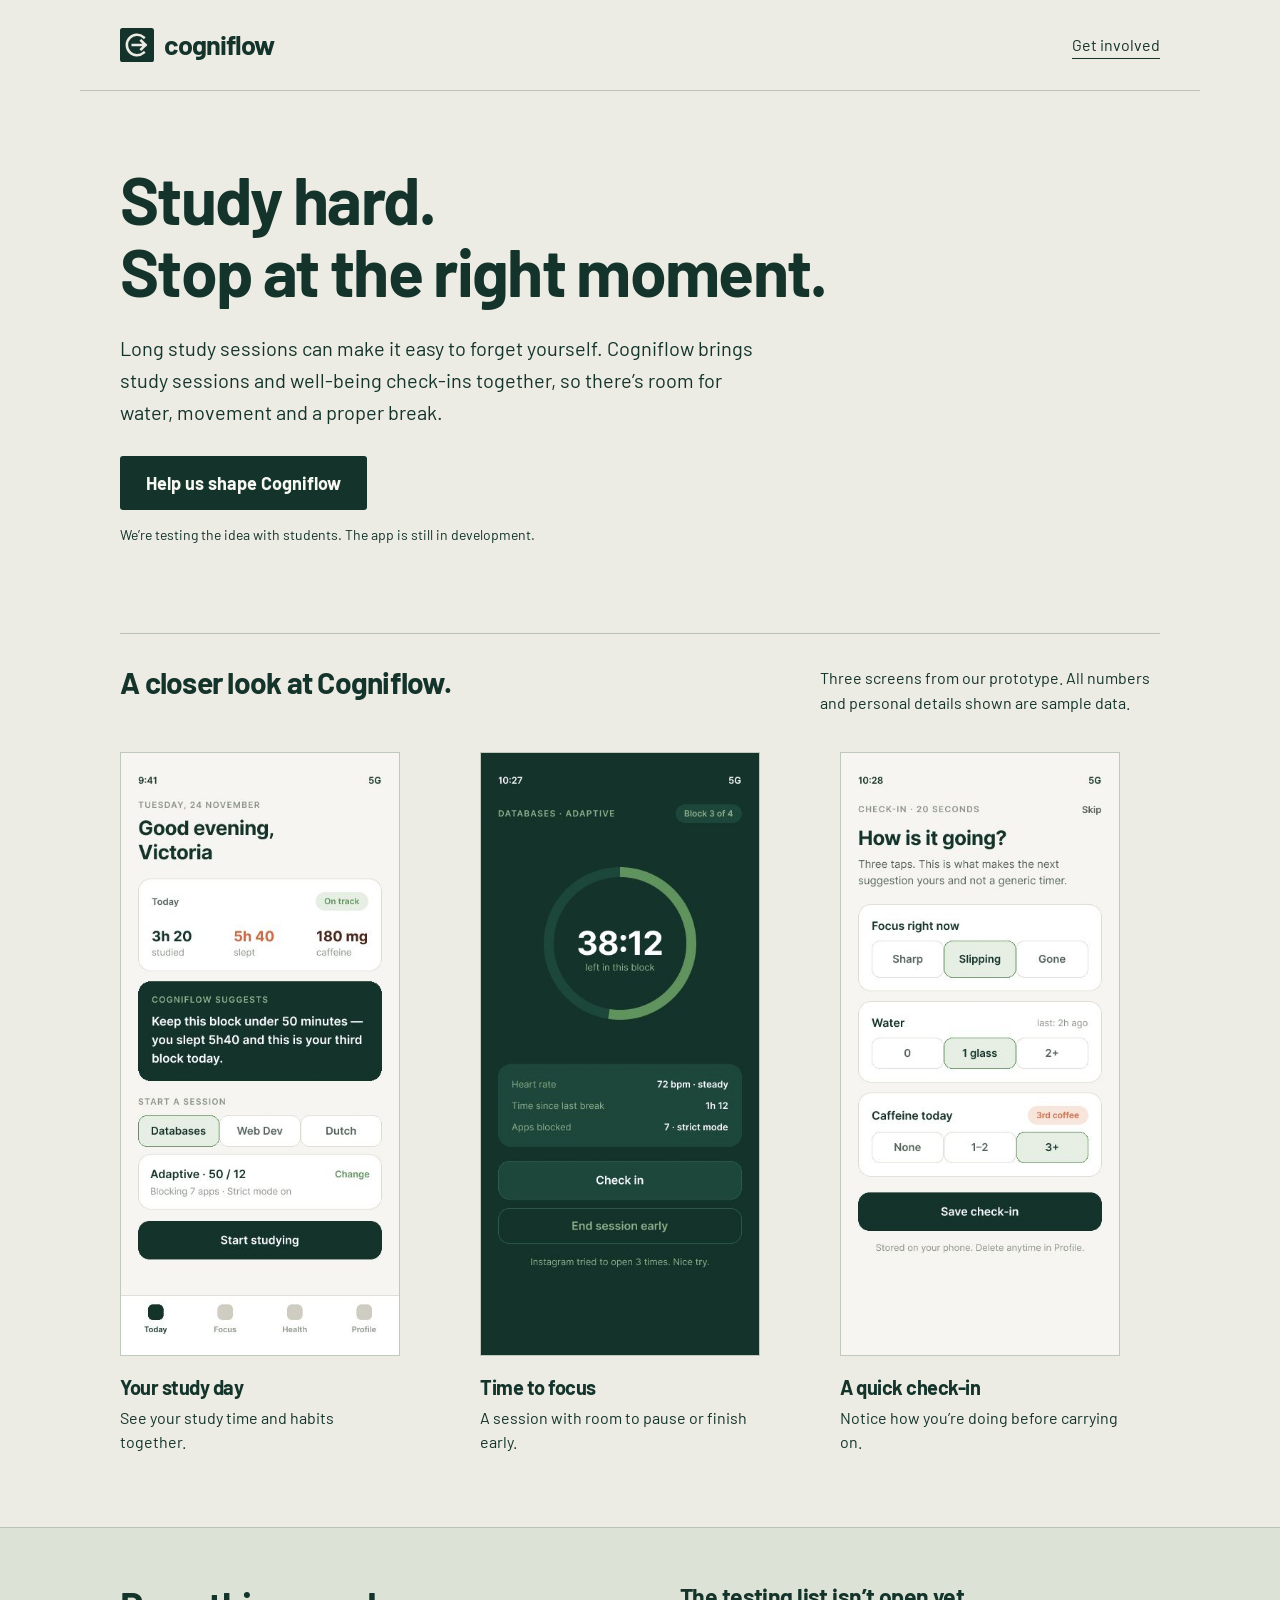
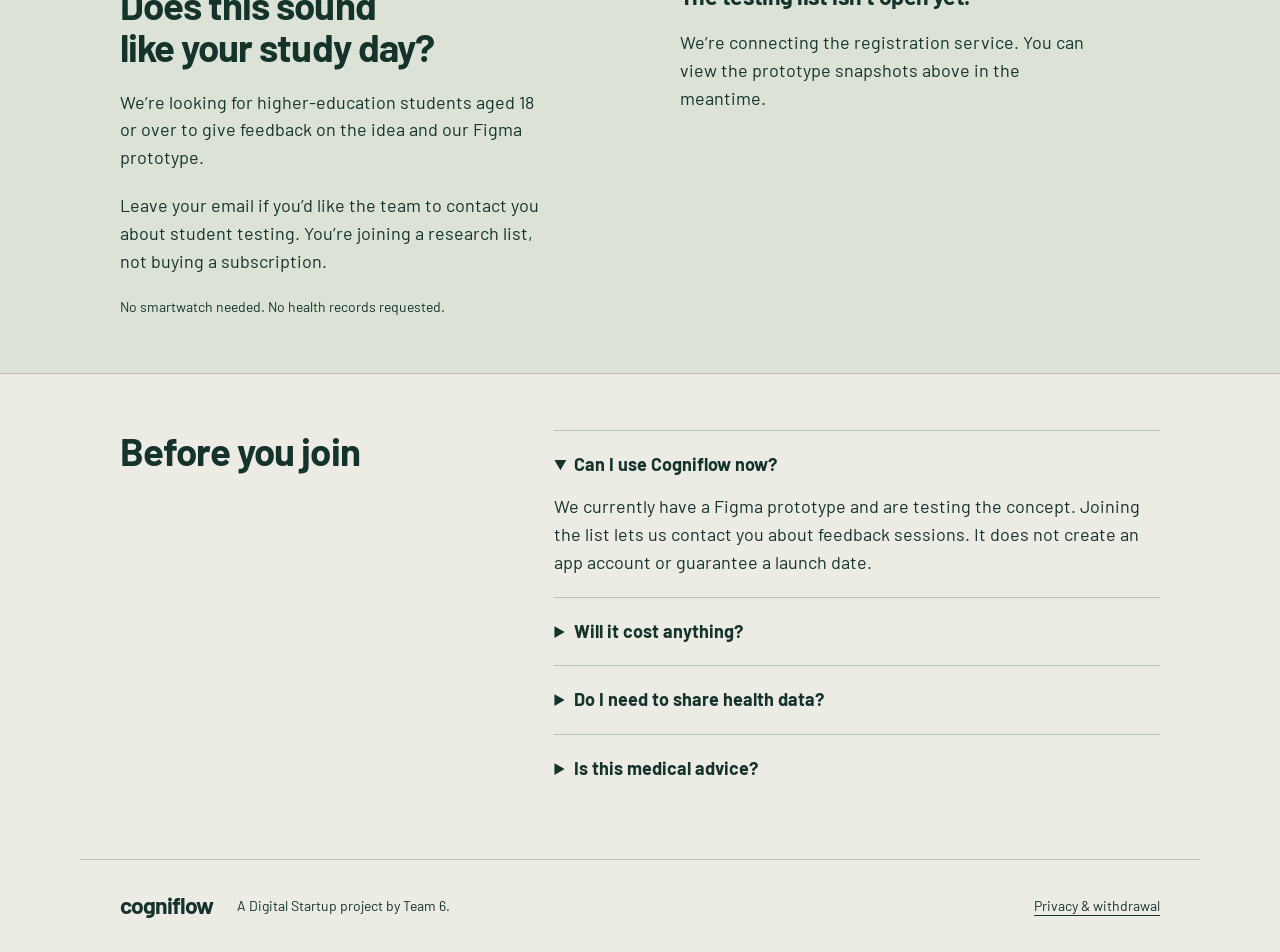
==== commit 14f56452: "new layout" ====
--- a/index.html
+++ b/index.html
@@ -3,15 +3,14 @@
 <head><meta charset="utf-8"><meta name="viewport" content="width=device-width, initial-scale=1"><meta name="theme-color" content="#14342B"><meta name="description" content="Cogniflow is a student project exploring better breaks, well-being check-ins and healthier study habits. Join the student testing list."><title>Cogniflow · Make room for a break</title><link rel="icon" href="mark.svg" type="image/svg+xml"><link rel="stylesheet" href="styles.css"><script src="config.js" defer></script><script src="app.js" defer></script></head>
 <body>
 <a class="skip" href="#main">Skip to content</a>
-<header class="wrap masthead"><a class="brand" href="#" aria-label="Cogniflow home"><img src="mark.svg" width="34" height="34" alt="">cogniflow</a><nav aria-label="Main navigation"><a href="#idea">The idea</a><a href="#questions">Good to know</a><a class="nav-join" href="#join" data-cta>Join the testing list</a></nav></header>
+<header class="wrap masthead"><a class="brand" href="#" aria-label="Cogniflow home"><img src="mark.svg" width="34" height="34" alt="">cogniflow</a><nav aria-label="Main navigation"><a href="#join">Get involved</a></nav></header>
 <main id="main">
 <section class="wrap hero" aria-labelledby="headline">
- <div class="hero-copy"><h1 id="headline">You’ve read that<br>page three times.<br>Take a breath.</h1><p class="intro">Long study sessions can make it easy to forget yourself. Cogniflow brings study sessions and well-being check-ins together, so there’s room for water, movement and a proper break.</p><a class="button" href="#join" data-cta>Help us shape Cogniflow</a><p class="small hero-note">We’re testing the idea with students. The app is still in development.</p></div>
- <div class="prototype-preview" id="prototype"><div class="prototype-stage" id="prototype-stage" data-src="https://embed.figma.com/proto/6SIsDT4p84NBI7TATHAFAJ/Cogniflow?node-id=7-2&amp;scaling=scale-down&amp;content-scaling=fixed&amp;page-id=0%3A1&amp;starting-point-node-id=7%3A2&amp;show-proto-sidebar=0&amp;embed-host=share"><div class="prototype-intro"><img src="mark.svg" width="52" height="52" alt=""><h2>See Cogniflow<br>in action.</h2><p>Explore our Figma prototype, from a study session to a suggested break.</p><button class="button" type="button" id="load-prototype">Load the prototype</button><p class="small">Loading connects to Figma, which has its own privacy and cookie settings. Screens contain sample data.</p></div></div><a class="prototype-link" href="https://www.figma.com/proto/6SIsDT4p84NBI7TATHAFAJ/Cogniflow?node-id=7-2&amp;scaling=scale-down&amp;content-scaling=fixed&amp;page-id=0%3A1&amp;starting-point-node-id=7%3A2&amp;show-proto-sidebar=0" target="_blank" rel="noopener noreferrer">Open the prototype in Figma</a></div>
+ <div class="hero-copy"><h1 id="headline">Study hard.<br>Stop at the right moment.</h1><p class="intro">Long study sessions can make it easy to forget yourself. Cogniflow brings study sessions and well-being check-ins together, so there’s room for water, movement and a proper break.</p><a class="button" href="#join" data-cta>Help us shape Cogniflow</a><p class="small hero-note">We’re testing the idea with students. The app is still in development.</p></div>
+
 </section>
-<section class="principle"><div class="wrap principle-inner"><p>More hours at your desk<br>aren’t always better hours.</p><div>We’re exploring how to make it easier to notice when a study session stops working for you. No perfect routine to follow. Just a little more attention to how you’re doing.</div></div></section>
-<section id="idea" class="wrap idea"><div class="section-heading"><h2>Study with a little<br>more awareness.</h2><p>Start with a study task. Check in when you want to. Look back at your habits without turning every day into a score.</p></div><div class="idea-list"><article><h3>Notice when you need a pause.</h3><p>Optional energy check-ins and adjustable suggestions to move, drink water or rest your eyes. You decide what to follow and what to dismiss.</p></article><article><h3>See studying alongside your habits.</h3><p>The prototype places study time, sleep and caffeine entries together, and shows how a suggestion might fit your day. These screens use sample data, not measured results.</p></article><article><h3>Your watch isn’t the entry ticket.</h3><p>Our first concept uses manual inputs. Health-app and smartwatch connections are possibilities to explore later. Sharing health information would be optional.</p></article></div></section>
-<section id="join" class="join-section"><div class="wrap join-layout"><div><h2>Does this sound<br>like your study day?</h2><p>We’re looking for higher-education students aged 18 or over to give feedback on the idea and our Figma prototype.</p><p>Leave your email if you’d like the team to contact you about student testing. You’re joining a research list, not buying a subscription.</p><p class="small">No smartwatch needed. No health records requested.</p></div><div id="signup-unavailable" hidden><h3>The testing list isn’t open yet.</h3><p>We’re connecting the registration service. In the meantime, you can explore the Figma prototype.</p><a class="button" href="https://www.figma.com/proto/6SIsDT4p84NBI7TATHAFAJ/Cogniflow?node-id=7-2&amp;scaling=scale-down&amp;content-scaling=fixed&amp;page-id=0%3A1&amp;starting-point-node-id=7%3A2&amp;show-proto-sidebar=0" target="_blank" rel="noopener noreferrer">Explore the prototype</a></div><form id="signup-form" novalidate><label for="email">Your email</label><input id="email" name="email" type="email" autocomplete="email" maxlength="254" placeholder="you@example.com" required><label for="programme">Programme or study year <span>(optional)</span></label><input id="programme" name="programme" maxlength="100" placeholder="e.g. Computer science, second year"><div class="trap" aria-hidden="true"><label for="website">Leave this empty</label><input id="website" name="website" tabindex="-1" autocomplete="off"></div><label class="check"><input type="checkbox" name="eligible" required><span>I’m 18 or over and currently a higher-education student.</span></label><label class="check"><input type="checkbox" name="consent" required><span>I agree that Team 6 can keep these details and contact me about Cogniflow research. I can withdraw at any time.</span></label><p class="form-privacy">We’ll use your details only for this student project. Read <a href="privacy.html">how your information is handled</a>.</p><button class="button" type="submit">Join the testing list</button><p id="form-status" role="status" tabindex="-1"></p><div id="withdrawal" hidden><p class="small">Keep this private withdrawal code. You can use it on the <a href="privacy.html">privacy page</a> to remove your registration.</p><code id="withdrawal-code"></code><button type="button" class="text-button" id="copy-code">Copy code</button></div></form></div></section>
+<section id="prototype" class="wrap snapshots" aria-labelledby="snapshots-title"><div class="snapshots-heading"><h2 id="snapshots-title">A closer look at Cogniflow.</h2><p>Three screens from our prototype. All numbers and personal details shown are sample data.</p></div><div class="snapshot-grid"><figure><img src="assets/prototype-today.jpg" width="390" height="844" alt="Prototype dashboard showing study time, sleep and caffeine alongside a suggested study block."><figcaption><h3>Your study day</h3><p>See your study time and habits together.</p></figcaption></figure><figure><img src="assets/prototype-focus.jpg" width="390" height="844" alt="Prototype focus session with a timer, a check-in button and an option to end early."><figcaption><h3>Time to focus</h3><p>A session with room to pause or finish early.</p></figcaption></figure><figure><img src="assets/prototype-checkin.jpg" width="390" height="844" alt="Prototype check-in with optional entries for current focus, water and caffeine."><figcaption><h3>A quick check-in</h3><p>Notice how you’re doing before carrying on.</p></figcaption></figure></div></section>
+<section id="join" class="join-section"><div class="wrap join-layout"><div><h2>Does this sound<br>like your study day?</h2><p>We’re looking for higher-education students aged 18 or over to give feedback on the idea and our Figma prototype.</p><p>Leave your email if you’d like the team to contact you about student testing. You’re joining a research list, not buying a subscription.</p><p class="small">No smartwatch needed. No health records requested.</p></div><div id="signup-unavailable" hidden><h3>The testing list isn’t open yet.</h3><p>We’re connecting the registration service. You can view the prototype snapshots above in the meantime.</p></div><form id="signup-form" novalidate><label for="email">Your email</label><input id="email" name="email" type="email" autocomplete="email" maxlength="254" placeholder="you@example.com" required><label for="programme">Programme or study year <span>(optional)</span></label><input id="programme" name="programme" maxlength="100" placeholder="e.g. Computer science, second year"><div class="trap" aria-hidden="true"><label for="website">Leave this empty</label><input id="website" name="website" tabindex="-1" autocomplete="off"></div><label class="check"><input type="checkbox" name="eligible" required><span>I’m 18 or over and currently a higher-education student.</span></label><label class="check"><input type="checkbox" name="consent" required><span>I agree that Team 6 can keep these details and contact me about Cogniflow research. I can withdraw at any time.</span></label><p class="form-privacy">We’ll use your details only for this student project. Read <a href="privacy.html">how your information is handled</a>.</p><button class="button" type="submit">Join the testing list</button><p id="form-status" role="status" tabindex="-1"></p><div id="withdrawal" hidden><p class="small">Keep this private withdrawal code. You can use it on the <a href="privacy.html">privacy page</a> to remove your registration.</p><code id="withdrawal-code"></code><button type="button" class="text-button" id="copy-code">Copy code</button></div></form></div></section>
 <section id="questions" class="wrap questions"><h2>Before you join</h2><div><details open><summary>Can I use Cogniflow now?</summary><p>We currently have a Figma prototype and are testing the concept. Joining the list lets us contact you about feedback sessions. It does not create an app account or guarantee a launch date.</p></details><details><summary>Will it cost anything?</summary><p>Joining the research list is free. We’re exploring a free basic version and an optional premium version with longer-term comparisons and more personalisation. EUR 40 per year is a proposed premium price we still need to test. There is nothing to buy on this page.</p></details><details><summary>Do I need to share health data?</summary><p>No. This registration asks only for your email and an optional programme or study year. Prototype feedback can use fictional examples. We don’t ask for wearable exports, medical records or health-app access here.</p></details><details><summary>Is this medical advice?</summary><p>No. Cogniflow explores everyday study habits and well-being support. It is not a medical service, and we haven’t established improvements in health, concentration or grades.</p></details></div></section>
 </main>
 <footer class="wrap footer"><a class="brand" href="#">cogniflow</a><p>A Digital Startup project by Team 6.</p><a href="privacy.html">Privacy & withdrawal</a><button type="button" class="text-button" id="measurement-settings">Visit-counting settings</button></footer>
--- a/styles.css
+++ b/styles.css
@@ -1,5 +1,2 @@
-@font-face{font-family:Barlow;src:url('assets/Barlow-Regular.ttf') format('truetype');font-weight:400;font-style:normal;font-display:swap}@font-face{font-family:Barlow;src:url('assets/Barlow-Bold.ttf') format('truetype');font-weight:700;font-style:normal;font-display:swap}
-:root{--green:#14342b;--sage:#60935d;--linen:#ecebe4;--peach:#d06b47;--brown:#4c2719;--line:#b9c2b4;--paper:#f8f8f2}*{box-sizing:border-box}html{scroll-behavior:smooth;scroll-padding-top:24px}body{margin:0;background:var(--linen);color:var(--green);font:17px/1.6 Barlow,'Segoe UI',Arial,sans-serif}a{color:inherit;text-underline-offset:4px}button,input{font:inherit}button,a,input{ -webkit-tap-highlight-color:transparent}button{cursor:pointer}a:focus-visible,button:focus-visible,summary:focus-visible,input:focus-visible{outline:3px solid var(--brown);outline-offset:5px}button:disabled{cursor:wait}h1,h2,h3,p{margin:0}h1,h2{font-family:Barlow,'Segoe UI',Arial,sans-serif;font-weight:700;letter-spacing:-.045em;line-height:1.07}h1{font-size:clamp(43px,4.6vw,70px)}h2{font-size:clamp(34px,3.5vw,48px)}h3{font-size:23px;line-height:1.25;letter-spacing:-.025em}.wrap{max-width:1232px;margin:auto;padding-inline:48px}.masthead{display:flex;align-items:center;justify-content:space-between;padding-block:28px;border-bottom:1px solid var(--line)}.brand{font-weight:750;font-size:27px;letter-spacing:-1px;text-decoration:none;display:inline-flex;gap:10px;align-items:center}.masthead nav{display:flex;align-items:center;gap:32px;font-size:15px;font-weight:600}.masthead nav a{text-decoration:none}.masthead nav a:hover{text-decoration:underline}.nav-join{border-bottom:2px solid var(--peach);padding-block:8px}.hero{padding-block:72px 80px;display:grid;grid-template-columns:1.15fr 1fr;gap:64px;align-items:center}.eyebrow{font-size:14px;font-weight:700;letter-spacing:.06em;margin-bottom:24px}.intro{max-width:510px;margin-block:28px 32px;font-size:19px;line-height:1.6}.button{background:var(--green);color:var(--paper);border:2px solid var(--green);border-radius:3px;display:inline-block;padding:14px 24px;text-decoration:none;font-weight:650;line-height:1.4;min-height:52px}.button:hover{background:var(--brown);border-color:var(--brown)}.button:active{transform:translateY(1px)}.small{font-size:14px;line-height:1.55}.hero-note{margin-top:16px;max-width:360px}.study-scene{position:relative;padding:28px 24px 56px;background:var(--sage);border-radius:2px}.scene-title{display:flex;justify-content:space-between;gap:16px;color:var(--green);font-size:13px;font-weight:700;margin-bottom:24px}.sample-label{font-weight:400}.session{background:var(--paper);padding:32px;box-shadow:8px 8px 0 #14342b}.session-subject{font-size:14px}.session-title{font:700 32px/1.2 Barlow,'Segoe UI',sans-serif;letter-spacing:-1px;margin-block:8px 24px}.session-rule{height:1px;background:var(--line);margin-bottom:24px}.session-label{font-size:13px;font-weight:700;text-transform:uppercase;letter-spacing:.07em;margin-bottom:8px}.energy{padding:0;border:0;margin:0}.energy legend{font-size:20px;font-weight:600;margin-bottom:16px}.energy button{background:transparent;border:1px solid var(--green);padding:9px 12px;margin:0 8px 8px 0;border-radius:2px;font-size:15px;color:var(--green)}.energy button:hover,.energy button[aria-pressed=true]{background:var(--green);color:white}.suggestion{border-top:3px solid var(--peach);padding-top:16px;margin-top:20px}.suggestion-label{font-size:13px;font-weight:600}.suggestion p{font:700 25px/1.3 Barlow,'Segoe UI',sans-serif;margin-top:8px}.demo-caption{font-size:12px;line-height:1.5;margin-top:20px}.margin-note{position:absolute;right:40px;bottom:-22px;transform:rotate(-5deg);background:var(--peach);color:var(--green);font:700 23px/1.1 Barlow,'Segoe UI',sans-serif;padding:16px 20px}.principle{background:var(--green);color:var(--linen)}.principle-inner{display:grid;grid-template-columns:1.1fr 1fr;gap:64px;padding-block:48px}.principle p{font:700 30px/1.2 Barlow,'Segoe UI',sans-serif;letter-spacing:-.025em}.principle-inner>div{max-width:450px}.idea{padding-block:88px;display:grid;grid-template-columns:1fr 1.15fr;gap:96px}.section-heading>p:last-child{margin-top:24px;max-width:360px}.idea-list article{padding:24px 0 32px;border-top:1px solid var(--green)}.idea-list article:first-child{padding-top:16px}.topic{font-size:14px;display:block;margin-bottom:12px}.idea-list p{margin-top:12px;max-width:530px}.join-section{background:#d8dfd0;border-top:1px solid var(--line);border-bottom:1px solid var(--line)}.join-layout{display:grid;grid-template-columns:1fr 1fr;gap:96px;padding-block:64px}.join-layout>div>p:not(.eyebrow){margin-top:24px;max-width:430px}label{display:block;font-weight:600;font-size:15px;margin-bottom:8px}label span:not(.check span){font-weight:400}input[type=email],input[type=text],input:not([type]){display:block;width:100%;background:var(--paper);border:1px solid #64745f;border-radius:2px;padding:12px 14px;min-height:50px;margin-bottom:20px;color:var(--green)}.check{display:flex;gap:12px;font-weight:400;align-items:flex-start;margin-top:16px;font-size:14px;line-height:1.5}.check input{width:18px;height:18px;flex-shrink:0;margin-top:3px;accent-color:var(--green)}.form-privacy{font-size:13px;margin-block:20px}#form-status{margin-top:16px;font-weight:600;font-size:15px}#form-status:empty{display:none}#withdrawal{margin-top:16px}code{word-break:break-all;display:block;font-size:13px;padding:12px;background:var(--paper);margin-block:8px}.trap{position:absolute;left:-9999px}.questions{display:grid;grid-template-columns:1fr 1.5fr;gap:64px;padding-block:72px}details{border-top:1px solid var(--line);padding:20px 0}summary{font-size:18px;font-weight:650;cursor:pointer}details p{margin-top:16px;max-width:600px}.footer{display:flex;align-items:center;gap:24px;flex-wrap:wrap;border-top:1px solid var(--line);padding-block:32px;font-size:13px}.footer .brand{font-size:23px}.footer p{margin-right:auto}.text-button{color:inherit;border:0;border-bottom:1px solid currentColor;padding:3px 0;background:transparent;font-size:14px}.text-button:hover{border-bottom-width:2px}.measurement{position:fixed;bottom:16px;left:16px;right:16px;z-index:5;max-width:1160px;margin:auto;padding:20px 24px;display:flex;gap:32px;align-items:center;background:var(--paper);border:1px solid var(--green);box-shadow:0 4px 20px #14342b22;font-size:14px}.measurement[hidden]{display:none}.measurement p{font-size:13px;max-width:760px;margin-top:4px}.measurement-actions{flex-shrink:0;display:grid;gap:8px;text-align:center}.measurement-actions>button:first-child{background:var(--green);color:white;border:0;border-radius:2px;padding:10px;font-size:14px}.skip{position:absolute;top:-100px;left:16px;background:var(--green);color:white;padding:12px;z-index:10}.skip:focus{top:8px}.privacy{max-width:820px;padding-block:64px}.privacy h1{font-size:44px;margin-bottom:24px}.privacy h2{font-size:28px;margin:32px 0 16px}.privacy p{margin-block:16px}.privacy form{margin-top:24px}.privacy ul{padding-left:24px}@media(max-width:900px){.wrap{padding-inline:28px}.hero{gap:32px}.hero h1{font-size:48px}.session{padding:24px}.scene-title{display:block}.sample-label{display:block}.idea,.join-layout{gap:48px}.principle-inner{gap:32px}}@media(max-width:680px){.wrap{padding-inline:24px}.masthead{padding-block:20px}.brand{font-size:24px}.masthead nav{gap:0}.masthead nav a:not(.nav-join){display:none}.nav-join{font-size:13px}.hero{grid-template-columns:1fr;padding-block:48px 64px;gap:48px}.hero h1{font-size:clamp(40px,10.8vw,58px)}.intro{font-size:18px}.study-scene{max-width:480px;width:100%;padding:20px 20px 40px}.scene-title{display:flex}.session{padding:24px}.principle-inner,.idea,.join-layout,.questions{grid-template-columns:1fr;gap:32px}.principle-inner{padding-block:40px}.principle p{font-size:28px}.idea{padding-block:56px}.join-layout{padding-block:48px}.questions{padding-block:48px}.measurement{display:block;padding:16px;bottom:8px;left:8px;right:8px}.measurement-actions{margin-top:12px;display:flex;justify-content:space-between;align-items:center;gap:16px}.measurement-actions>button:first-child{flex:1}.footer{gap:16px}.footer p{width:100%;order:2}.energy button{font-size:14px}.privacy h1{font-size:36px}}@media(prefers-reduced-motion:reduce){html{scroll-behavior:auto}*{transition:none!important}}
-:root .scene-title{background:var(--linen);padding:8px 12px}
-
-h1,h2{letter-spacing:-.035em}h1{line-height:1.02;font-size:clamp(46px,5.2vw,76px)}.hero{align-items:center;padding-block:56px 72px}.hero-copy{padding-bottom:8px}.prototype-preview{min-width:0}.prototype-stage{height:600px;background:var(--green);color:var(--linen);display:flex;align-items:center;justify-content:center;border:1px solid var(--green)}.prototype-intro{padding:40px;max-width:410px}.prototype-intro img{margin-bottom:24px}.prototype-intro h2{font-size:40px}.prototype-intro p{margin-top:24px}.prototype-intro .button{background:var(--linen);border-color:var(--linen);color:var(--green);margin-top:24px}.prototype-intro .button:hover{background:#fff}.prototype-stage iframe{width:100%;height:100%;border:0;background:var(--linen)}.prototype-link{display:inline-block;font-size:15px;margin-top:12px}.idea-list article{padding-top:24px}.principle p{font-size:30px}.prototype-intro .small{font-size:13px;line-height:1.5}#signup-unavailable p{margin-block:20px}#signup-unavailable .button{margin-top:4px}@media(max-width:680px){.prototype-stage{height:580px}.prototype-intro{padding:32px}.hero{padding-top:40px}.hero h1{font-size:clamp(42px,11.2vw,62px)}.prototype-intro h2{font-size:36px}}
+@font-face{font-family:Barlow;src:url('assets/Barlow-Regular.ttf') format('truetype');font-weight:400;font-display:swap}@font-face{font-family:Barlow;src:url('assets/Barlow-Bold.ttf') format('truetype');font-weight:700;font-display:swap}
+:root{--green:#14342b;--linen:#ecebe4;--paper:#f8f8f2;--sage:#60935d;--peach:#d06b47;--brown:#4c2719;--line:#b9c2b4}*{box-sizing:border-box}[hidden]{display:none!important}html{scroll-behavior:smooth;scroll-padding-top:24px}body{margin:0;background:var(--linen);color:var(--green);font:18px/1.55 Barlow,'Segoe UI',sans-serif}a{color:inherit;text-underline-offset:4px}button,input{font:inherit}button{cursor:pointer}button:disabled{cursor:wait}h1,h2,h3,p,figure{margin:0}h1,h2,h3{font-weight:700;line-height:1.1;letter-spacing:-.025em}h1{font-size:clamp(44px,5.2vw,66px)}h2{font-size:clamp(30px,3vw,40px)}h3{font-size:23px}.wrap{max-width:1120px;margin:auto;padding-inline:40px}.masthead{display:flex;justify-content:space-between;align-items:center;padding-block:24px;border-bottom:1px solid var(--line)}.brand{display:inline-flex;align-items:center;gap:10px;font-weight:700;font-size:27px;letter-spacing:-1px;text-decoration:none}.masthead nav a{font-size:16px;text-decoration:none;border-bottom:1px solid var(--green);padding-bottom:4px}.hero{display:block;padding-block:72px 64px}.hero-copy{max-width:790px}.intro{max-width:650px;font-size:20px;line-height:1.6;margin-block:24px 28px}.button{background:var(--green);color:var(--paper);border:2px solid var(--green);border-radius:3px;display:inline-block;padding:13px 24px;text-decoration:none;font-weight:700;min-height:50px;line-height:1.35}.button:hover{background:var(--brown);border-color:var(--brown)}.button:active{transform:translateY(1px)}.small{font-size:14px;line-height:1.5}.hero-note{margin-top:14px;max-width:510px}.snapshots{padding-block:24px 72px}.snapshots-heading{display:flex;justify-content:space-between;align-items:flex-start;gap:40px;padding-top:32px;margin-bottom:36px;border-top:1px solid var(--line)}.snapshots-heading h2{font-size:30px;max-width:440px}.snapshots-heading p{max-width:340px;font-size:16px}.snapshot-grid{display:grid;grid-template-columns:repeat(3,minmax(0,1fr));gap:40px}.snapshot-grid figure{min-width:0;max-width:280px}.snapshot-grid img{display:block;width:100%;height:auto;border:1px solid #bfc9bc;object-fit:contain}.snapshot-grid figcaption{margin-top:20px}.snapshot-grid h3{font-size:20px}.snapshot-grid p{font-size:16px;margin-top:8px}.join-section{border-block:1px solid var(--line);background:#dce2d5}.join-layout{display:grid;grid-template-columns:1fr 1fr;gap:80px;padding-block:56px}.join-layout>div>p{margin-top:20px;max-width:420px}label{display:block;font-size:16px;font-weight:700;margin-bottom:8px}label span{font-weight:400}input[type=email],input[type=text],input:not([type]){display:block;width:100%;background:var(--paper);color:var(--green);border:1px solid #64745f;border-radius:2px;padding:12px 14px;min-height:50px;margin-bottom:20px}.check{display:flex;align-items:flex-start;gap:12px;font-size:15px;line-height:1.5;font-weight:400;margin-top:16px}.check input{width:18px;height:18px;flex-shrink:0;margin-top:3px;accent-color:var(--green)}.form-privacy{font-size:14px;margin-block:20px}.trap{position:absolute;left:-9999px}#form-status,#withdraw-status{margin-top:16px;font-size:16px;font-weight:700}#form-status:empty{display:none}#withdrawal{margin-top:16px}code{word-break:break-all;display:block;background:var(--paper);padding:12px;font-size:13px;margin-block:8px}.questions{display:grid;grid-template-columns:1fr 1.6fr;gap:56px;padding-block:56px}details{border-top:1px solid var(--line);padding:20px 0}summary{font-size:18px;font-weight:700;cursor:pointer}details p{margin-top:14px}.footer{display:flex;align-items:center;flex-wrap:wrap;gap:24px;padding-block:28px;border-top:1px solid var(--line);font-size:14px}.footer .brand{font-size:23px}.footer p{margin-right:auto}.text-button{background:none;color:inherit;border:0;border-bottom:1px solid currentColor;padding:3px 0;font-size:14px}.text-button:hover{border-bottom-width:2px}.measurement{position:fixed;bottom:16px;left:16px;right:16px;z-index:5;max-width:1120px;margin:auto;padding:20px 24px;display:flex;align-items:center;gap:28px;background:var(--paper);border:1px solid var(--green);font-size:14px}.measurement p{font-size:13px;max-width:740px;margin-top:4px}.measurement-actions{display:grid;gap:8px;flex-shrink:0;text-align:center}.measurement-actions>button:first-child{background:var(--green);color:white;border:0;border-radius:2px;padding:10px;font-size:14px}.skip{position:absolute;top:-100px;left:16px;padding:12px;background:var(--green);color:white;z-index:10}.skip:focus{top:8px}a:focus-visible,button:focus-visible,input:focus-visible,summary:focus-visible{outline:3px solid var(--brown);outline-offset:5px}.privacy{max-width:820px;padding-block:64px}.privacy h1{font-size:44px;margin-bottom:24px}.privacy h2{font-size:28px;margin:32px 0 16px}.privacy p{margin-block:16px}.privacy form{margin-top:24px}@media(max-width:760px){.wrap{padding-inline:24px}.hero{padding-block:48px}.snapshots-heading{display:block}.snapshots-heading p{margin-top:16px;max-width:500px}.snapshot-grid{gap:20px}.join-layout{gap:40px}.questions{gap:32px}}@media(max-width:560px){.masthead{padding-block:20px}.brand{font-size:24px}.hero h1{font-size:43px}.intro{font-size:18px}.snapshots{padding-bottom:48px}.snapshot-grid{grid-template-columns:1fr;gap:32px}.snapshot-grid figure{max-width:280px;margin-inline:auto}.snapshots-heading h2{font-size:28px}.join-layout,.questions{grid-template-columns:1fr;gap:28px}.join-layout{padding-block:40px}.questions{padding-block:40px}.measurement{display:block;padding:16px;bottom:8px;left:8px;right:8px}.measurement-actions{display:flex;align-items:center;justify-content:space-between;gap:12px;margin-top:12px}.measurement-actions>button:first-child{flex:1}.footer{gap:16px}.footer p{order:2;width:100%}.privacy h1{font-size:36px}}@media(prefers-reduced-motion:reduce){html{scroll-behavior:auto}}
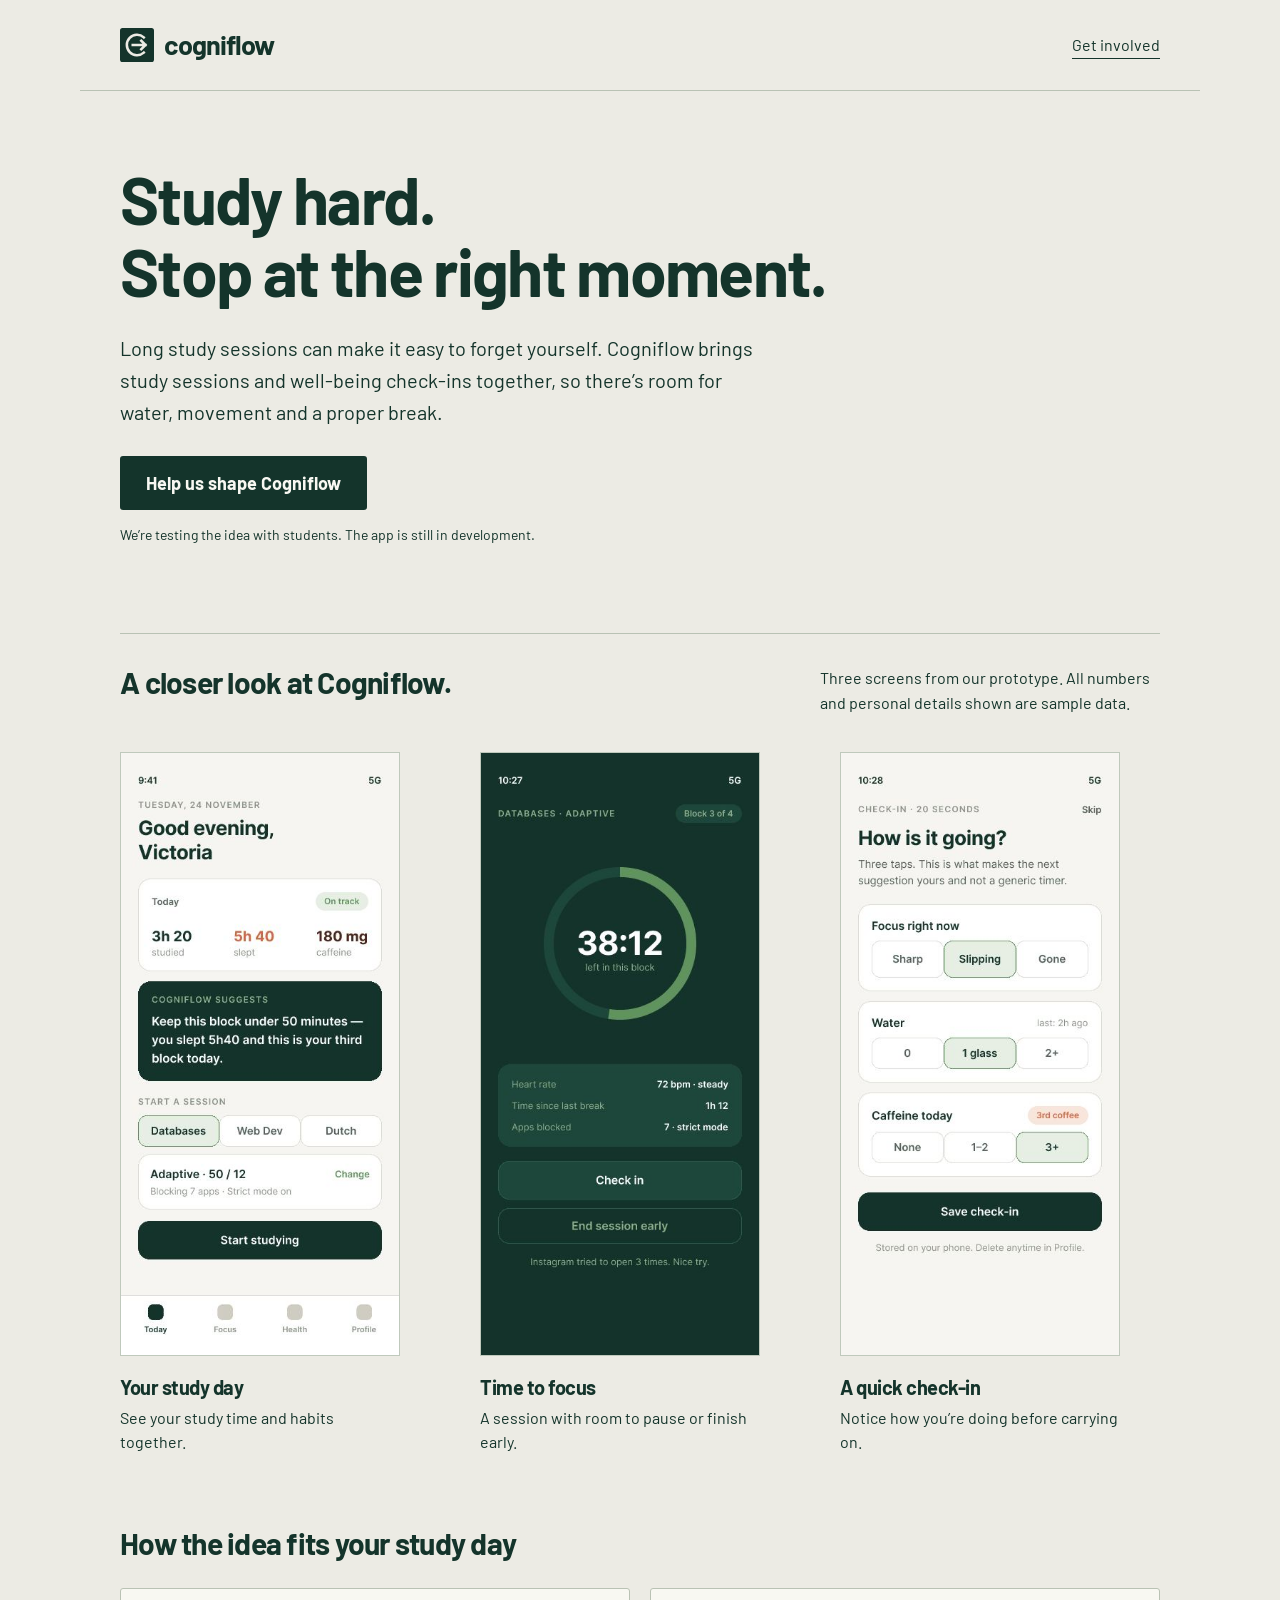
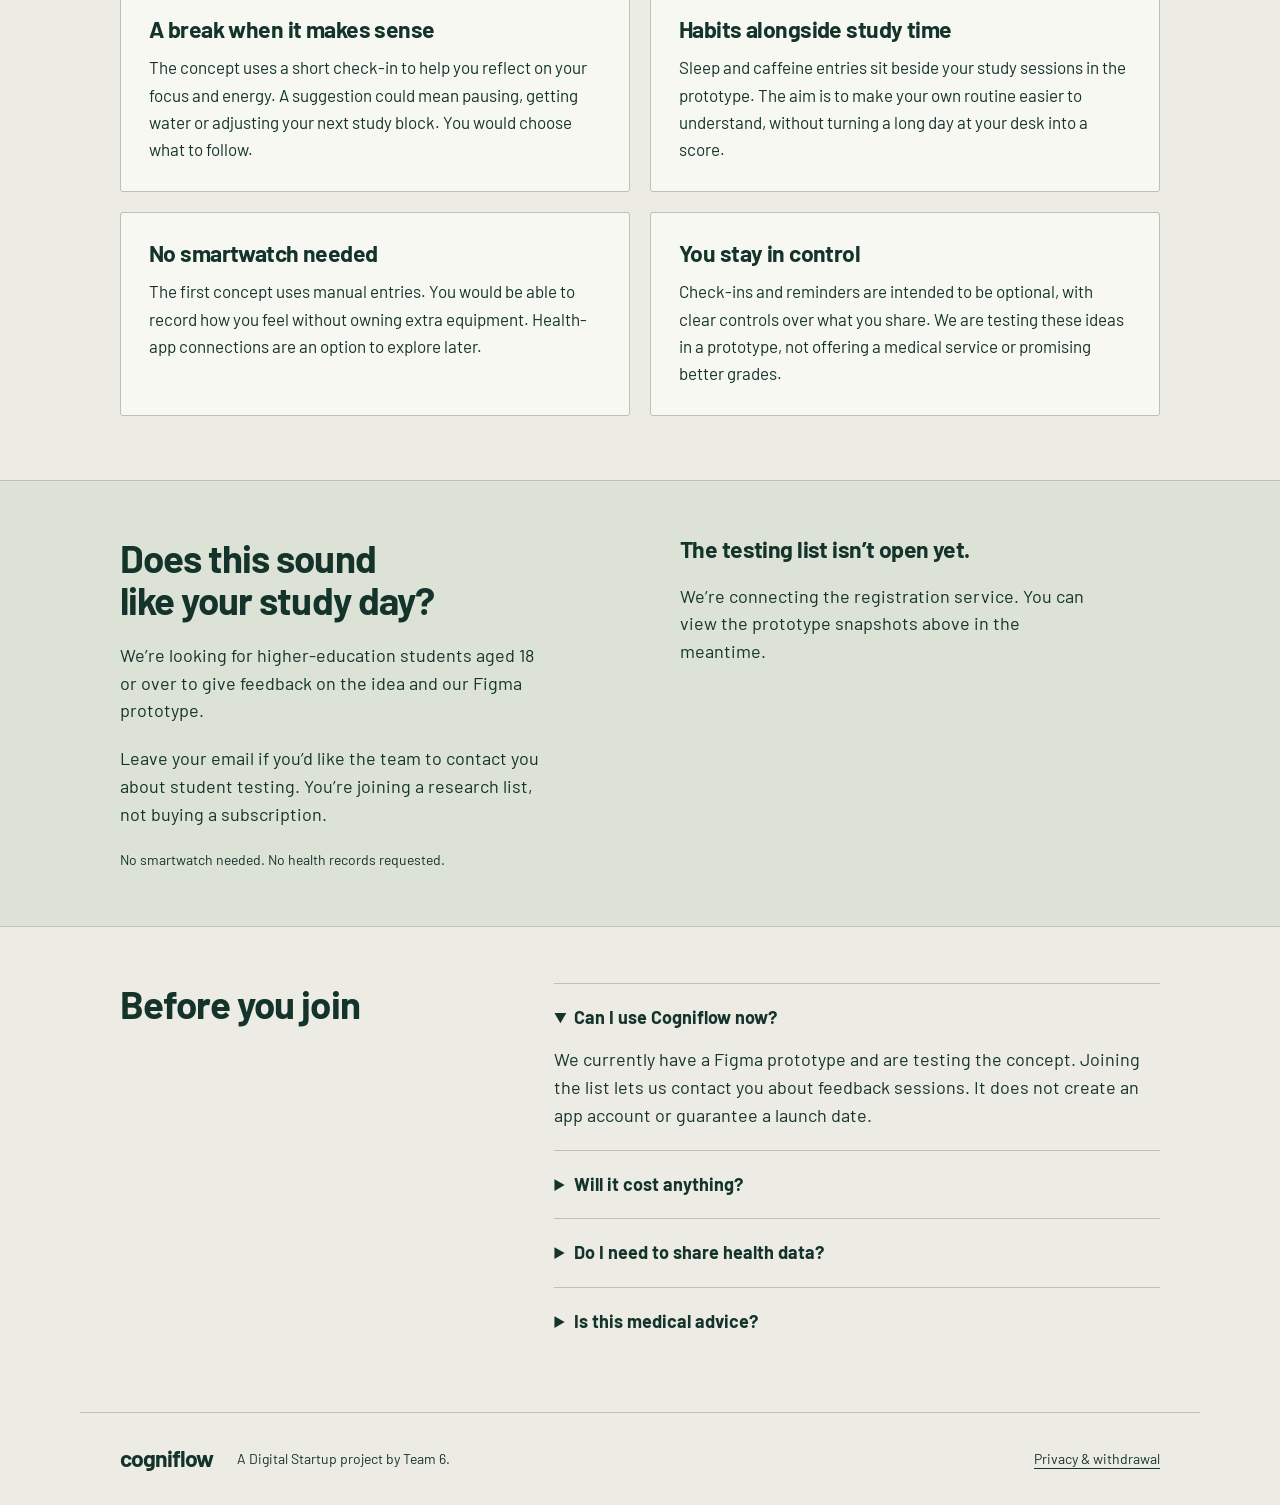
==== commit ffbb53b4: "new changes" ====
--- a/index.html
+++ b/index.html
@@ -9,7 +9,8 @@
  <div class="hero-copy"><h1 id="headline">Study hard.<br>Stop at the right moment.</h1><p class="intro">Long study sessions can make it easy to forget yourself. Cogniflow brings study sessions and well-being check-ins together, so there’s room for water, movement and a proper break.</p><a class="button" href="#join" data-cta>Help us shape Cogniflow</a><p class="small hero-note">We’re testing the idea with students. The app is still in development.</p></div>
 
 </section>
-<section id="prototype" class="wrap snapshots" aria-labelledby="snapshots-title"><div class="snapshots-heading"><h2 id="snapshots-title">A closer look at Cogniflow.</h2><p>Three screens from our prototype. All numbers and personal details shown are sample data.</p></div><div class="snapshot-grid"><figure><img src="assets/prototype-today.jpg" width="390" height="844" alt="Prototype dashboard showing study time, sleep and caffeine alongside a suggested study block."><figcaption><h3>Your study day</h3><p>See your study time and habits together.</p></figcaption></figure><figure><img src="assets/prototype-focus.jpg" width="390" height="844" alt="Prototype focus session with a timer, a check-in button and an option to end early."><figcaption><h3>Time to focus</h3><p>A session with room to pause or finish early.</p></figcaption></figure><figure><img src="assets/prototype-checkin.jpg" width="390" height="844" alt="Prototype check-in with optional entries for current focus, water and caffeine."><figcaption><h3>A quick check-in</h3><p>Notice how you’re doing before carrying on.</p></figcaption></figure></div></section>
+<section id="prototype" class="wrap snapshots" aria-labelledby="snapshots-title"><div class="snapshots-heading"><h2 id="snapshots-title">A closer look at Cogniflow.</h2><p>Three screens from our prototype. All numbers and personal details shown are sample data.</p></div><div class="snapshot-grid" role="region" aria-label="Three prototype snapshots, scroll horizontally on narrow screens" tabindex="0"><figure><img src="assets/prototype-today.jpg" width="390" height="844" alt="Prototype dashboard showing study time, sleep and caffeine alongside a suggested study block."><figcaption><h3>Your study day</h3><p>See your study time and habits together.</p></figcaption></figure><figure><img src="assets/prototype-focus.jpg" width="390" height="844" alt="Prototype focus session with a timer, a check-in button and an option to end early."><figcaption><h3>Time to focus</h3><p>A session with room to pause or finish early.</p></figcaption></figure><figure><img src="assets/prototype-checkin.jpg" width="390" height="844" alt="Prototype check-in with optional entries for current focus, water and caffeine."><figcaption><h3>A quick check-in</h3><p>Notice how you’re doing before carrying on.</p></figcaption></figure></div><p class="snapshot-scroll-hint">Scroll sideways to view all three screens.</p></section>
+<section class="wrap concept-details" aria-labelledby="details-title"><h2 id="details-title">How the idea fits your study day</h2><div class="information-grid"><article class="information-box"><h3>A break when it makes sense</h3><p>The concept uses a short check-in to help you reflect on your focus and energy. A suggestion could mean pausing, getting water or adjusting your next study block. You would choose what to follow.</p></article><article class="information-box"><h3>Habits alongside study time</h3><p>Sleep and caffeine entries sit beside your study sessions in the prototype. The aim is to make your own routine easier to understand, without turning a long day at your desk into a score.</p></article><article class="information-box"><h3>No smartwatch needed</h3><p>The first concept uses manual entries. You would be able to record how you feel without owning extra equipment. Health-app connections are an option to explore later.</p></article><article class="information-box"><h3>You stay in control</h3><p>Check-ins and reminders are intended to be optional, with clear controls over what you share. We are testing these ideas in a prototype, not offering a medical service or promising better grades.</p></article></div></section>
 <section id="join" class="join-section"><div class="wrap join-layout"><div><h2>Does this sound<br>like your study day?</h2><p>We’re looking for higher-education students aged 18 or over to give feedback on the idea and our Figma prototype.</p><p>Leave your email if you’d like the team to contact you about student testing. You’re joining a research list, not buying a subscription.</p><p class="small">No smartwatch needed. No health records requested.</p></div><div id="signup-unavailable" hidden><h3>The testing list isn’t open yet.</h3><p>We’re connecting the registration service. You can view the prototype snapshots above in the meantime.</p></div><form id="signup-form" novalidate><label for="email">Your email</label><input id="email" name="email" type="email" autocomplete="email" maxlength="254" placeholder="you@example.com" required><label for="programme">Programme or study year <span>(optional)</span></label><input id="programme" name="programme" maxlength="100" placeholder="e.g. Computer science, second year"><div class="trap" aria-hidden="true"><label for="website">Leave this empty</label><input id="website" name="website" tabindex="-1" autocomplete="off"></div><label class="check"><input type="checkbox" name="eligible" required><span>I’m 18 or over and currently a higher-education student.</span></label><label class="check"><input type="checkbox" name="consent" required><span>I agree that Team 6 can keep these details and contact me about Cogniflow research. I can withdraw at any time.</span></label><p class="form-privacy">We’ll use your details only for this student project. Read <a href="privacy.html">how your information is handled</a>.</p><button class="button" type="submit">Join the testing list</button><p id="form-status" role="status" tabindex="-1"></p><div id="withdrawal" hidden><p class="small">Keep this private withdrawal code. You can use it on the <a href="privacy.html">privacy page</a> to remove your registration.</p><code id="withdrawal-code"></code><button type="button" class="text-button" id="copy-code">Copy code</button></div></form></div></section>
 <section id="questions" class="wrap questions"><h2>Before you join</h2><div><details open><summary>Can I use Cogniflow now?</summary><p>We currently have a Figma prototype and are testing the concept. Joining the list lets us contact you about feedback sessions. It does not create an app account or guarantee a launch date.</p></details><details><summary>Will it cost anything?</summary><p>Joining the research list is free. We’re exploring a free basic version and an optional premium version with longer-term comparisons and more personalisation. EUR 40 per year is a proposed premium price we still need to test. There is nothing to buy on this page.</p></details><details><summary>Do I need to share health data?</summary><p>No. This registration asks only for your email and an optional programme or study year. Prototype feedback can use fictional examples. We don’t ask for wearable exports, medical records or health-app access here.</p></details><details><summary>Is this medical advice?</summary><p>No. Cogniflow explores everyday study habits and well-being support. It is not a medical service, and we haven’t established improvements in health, concentration or grades.</p></details></div></section>
 </main>
--- a/styles.css
+++ b/styles.css
@@ -1,2 +1,4 @@
 @font-face{font-family:Barlow;src:url('assets/Barlow-Regular.ttf') format('truetype');font-weight:400;font-display:swap}@font-face{font-family:Barlow;src:url('assets/Barlow-Bold.ttf') format('truetype');font-weight:700;font-display:swap}
-:root{--green:#14342b;--linen:#ecebe4;--paper:#f8f8f2;--sage:#60935d;--peach:#d06b47;--brown:#4c2719;--line:#b9c2b4}*{box-sizing:border-box}[hidden]{display:none!important}html{scroll-behavior:smooth;scroll-padding-top:24px}body{margin:0;background:var(--linen);color:var(--green);font:18px/1.55 Barlow,'Segoe UI',sans-serif}a{color:inherit;text-underline-offset:4px}button,input{font:inherit}button{cursor:pointer}button:disabled{cursor:wait}h1,h2,h3,p,figure{margin:0}h1,h2,h3{font-weight:700;line-height:1.1;letter-spacing:-.025em}h1{font-size:clamp(44px,5.2vw,66px)}h2{font-size:clamp(30px,3vw,40px)}h3{font-size:23px}.wrap{max-width:1120px;margin:auto;padding-inline:40px}.masthead{display:flex;justify-content:space-between;align-items:center;padding-block:24px;border-bottom:1px solid var(--line)}.brand{display:inline-flex;align-items:center;gap:10px;font-weight:700;font-size:27px;letter-spacing:-1px;text-decoration:none}.masthead nav a{font-size:16px;text-decoration:none;border-bottom:1px solid var(--green);padding-bottom:4px}.hero{display:block;padding-block:72px 64px}.hero-copy{max-width:790px}.intro{max-width:650px;font-size:20px;line-height:1.6;margin-block:24px 28px}.button{background:var(--green);color:var(--paper);border:2px solid var(--green);border-radius:3px;display:inline-block;padding:13px 24px;text-decoration:none;font-weight:700;min-height:50px;line-height:1.35}.button:hover{background:var(--brown);border-color:var(--brown)}.button:active{transform:translateY(1px)}.small{font-size:14px;line-height:1.5}.hero-note{margin-top:14px;max-width:510px}.snapshots{padding-block:24px 72px}.snapshots-heading{display:flex;justify-content:space-between;align-items:flex-start;gap:40px;padding-top:32px;margin-bottom:36px;border-top:1px solid var(--line)}.snapshots-heading h2{font-size:30px;max-width:440px}.snapshots-heading p{max-width:340px;font-size:16px}.snapshot-grid{display:grid;grid-template-columns:repeat(3,minmax(0,1fr));gap:40px}.snapshot-grid figure{min-width:0;max-width:280px}.snapshot-grid img{display:block;width:100%;height:auto;border:1px solid #bfc9bc;object-fit:contain}.snapshot-grid figcaption{margin-top:20px}.snapshot-grid h3{font-size:20px}.snapshot-grid p{font-size:16px;margin-top:8px}.join-section{border-block:1px solid var(--line);background:#dce2d5}.join-layout{display:grid;grid-template-columns:1fr 1fr;gap:80px;padding-block:56px}.join-layout>div>p{margin-top:20px;max-width:420px}label{display:block;font-size:16px;font-weight:700;margin-bottom:8px}label span{font-weight:400}input[type=email],input[type=text],input:not([type]){display:block;width:100%;background:var(--paper);color:var(--green);border:1px solid #64745f;border-radius:2px;padding:12px 14px;min-height:50px;margin-bottom:20px}.check{display:flex;align-items:flex-start;gap:12px;font-size:15px;line-height:1.5;font-weight:400;margin-top:16px}.check input{width:18px;height:18px;flex-shrink:0;margin-top:3px;accent-color:var(--green)}.form-privacy{font-size:14px;margin-block:20px}.trap{position:absolute;left:-9999px}#form-status,#withdraw-status{margin-top:16px;font-size:16px;font-weight:700}#form-status:empty{display:none}#withdrawal{margin-top:16px}code{word-break:break-all;display:block;background:var(--paper);padding:12px;font-size:13px;margin-block:8px}.questions{display:grid;grid-template-columns:1fr 1.6fr;gap:56px;padding-block:56px}details{border-top:1px solid var(--line);padding:20px 0}summary{font-size:18px;font-weight:700;cursor:pointer}details p{margin-top:14px}.footer{display:flex;align-items:center;flex-wrap:wrap;gap:24px;padding-block:28px;border-top:1px solid var(--line);font-size:14px}.footer .brand{font-size:23px}.footer p{margin-right:auto}.text-button{background:none;color:inherit;border:0;border-bottom:1px solid currentColor;padding:3px 0;font-size:14px}.text-button:hover{border-bottom-width:2px}.measurement{position:fixed;bottom:16px;left:16px;right:16px;z-index:5;max-width:1120px;margin:auto;padding:20px 24px;display:flex;align-items:center;gap:28px;background:var(--paper);border:1px solid var(--green);font-size:14px}.measurement p{font-size:13px;max-width:740px;margin-top:4px}.measurement-actions{display:grid;gap:8px;flex-shrink:0;text-align:center}.measurement-actions>button:first-child{background:var(--green);color:white;border:0;border-radius:2px;padding:10px;font-size:14px}.skip{position:absolute;top:-100px;left:16px;padding:12px;background:var(--green);color:white;z-index:10}.skip:focus{top:8px}a:focus-visible,button:focus-visible,input:focus-visible,summary:focus-visible{outline:3px solid var(--brown);outline-offset:5px}.privacy{max-width:820px;padding-block:64px}.privacy h1{font-size:44px;margin-bottom:24px}.privacy h2{font-size:28px;margin:32px 0 16px}.privacy p{margin-block:16px}.privacy form{margin-top:24px}@media(max-width:760px){.wrap{padding-inline:24px}.hero{padding-block:48px}.snapshots-heading{display:block}.snapshots-heading p{margin-top:16px;max-width:500px}.snapshot-grid{gap:20px}.join-layout{gap:40px}.questions{gap:32px}}@media(max-width:560px){.masthead{padding-block:20px}.brand{font-size:24px}.hero h1{font-size:43px}.intro{font-size:18px}.snapshots{padding-bottom:48px}.snapshot-grid{grid-template-columns:1fr;gap:32px}.snapshot-grid figure{max-width:280px;margin-inline:auto}.snapshots-heading h2{font-size:28px}.join-layout,.questions{grid-template-columns:1fr;gap:28px}.join-layout{padding-block:40px}.questions{padding-block:40px}.measurement{display:block;padding:16px;bottom:8px;left:8px;right:8px}.measurement-actions{display:flex;align-items:center;justify-content:space-between;gap:12px;margin-top:12px}.measurement-actions>button:first-child{flex:1}.footer{gap:16px}.footer p{order:2;width:100%}.privacy h1{font-size:36px}}@media(prefers-reduced-motion:reduce){html{scroll-behavior:auto}}
+:root{--green:#14342b;--linen:#ecebe4;--paper:#f8f8f2;--sage:#60935d;--peach:#d06b47;--brown:#4c2719;--line:#b9c2b4}*{box-sizing:border-box}[hidden]{display:none!important}html{scroll-behavior:smooth;scroll-padding-top:24px}body{margin:0;background:var(--linen);color:var(--green);font:18px/1.55 Barlow,'Segoe UI',sans-serif}a{color:inherit;text-underline-offset:4px}button,input{font:inherit}button{cursor:pointer}button:disabled{cursor:wait}h1,h2,h3,p,figure{margin:0}h1,h2,h3{font-weight:700;line-height:1.1;letter-spacing:-.025em}h1{font-size:clamp(44px,5.2vw,66px)}h2{font-size:clamp(30px,3vw,40px)}h3{font-size:23px}.wrap{max-width:1120px;margin:auto;padding-inline:40px}.masthead{display:flex;justify-content:space-between;align-items:center;padding-block:24px;border-bottom:1px solid var(--line)}.brand{display:inline-flex;align-items:center;gap:10px;font-weight:700;font-size:27px;letter-spacing:-1px;text-decoration:none}.masthead nav a{font-size:16px;text-decoration:none;border-bottom:1px solid var(--green);padding-bottom:4px}.hero{display:block;padding-block:72px 64px}.hero-copy{max-width:790px}.intro{max-width:650px;font-size:20px;line-height:1.6;margin-block:24px 28px}.button{background:var(--green);color:var(--paper);border:2px solid var(--green);border-radius:3px;display:inline-block;padding:13px 24px;text-decoration:none;font-weight:700;min-height:50px;line-height:1.35}.button:hover{background:var(--brown);border-color:var(--brown)}.button:active{transform:translateY(1px)}.small{font-size:14px;line-height:1.5}.hero-note{margin-top:14px;max-width:510px}.snapshots{padding-block:24px 72px}.snapshots-heading{display:flex;justify-content:space-between;align-items:flex-start;gap:40px;padding-top:32px;margin-bottom:36px;border-top:1px solid var(--line)}.snapshots-heading h2{font-size:30px;max-width:440px}.snapshots-heading p{max-width:340px;font-size:16px}.snapshot-grid{display:grid;grid-template-columns:repeat(3,minmax(0,1fr));gap:40px}.snapshot-grid figure{min-width:0;max-width:280px}.snapshot-grid img{display:block;width:100%;height:auto;border:1px solid #bfc9bc;object-fit:contain}.snapshot-grid figcaption{margin-top:20px}.snapshot-grid h3{font-size:20px}.snapshot-grid p{font-size:16px;margin-top:8px}.join-section{border-block:1px solid var(--line);background:#dce2d5}.join-layout{display:grid;grid-template-columns:1fr 1fr;gap:80px;padding-block:56px}.join-layout>div>p{margin-top:20px;max-width:420px}label{display:block;font-size:16px;font-weight:700;margin-bottom:8px}label span{font-weight:400}input[type=email],input[type=text],input:not([type]){display:block;width:100%;background:var(--paper);color:var(--green);border:1px solid #64745f;border-radius:2px;padding:12px 14px;min-height:50px;margin-bottom:20px}.check{display:flex;align-items:flex-start;gap:12px;font-size:15px;line-height:1.5;font-weight:400;margin-top:16px}.check input{width:18px;height:18px;flex-shrink:0;margin-top:3px;accent-color:var(--green)}.form-privacy{font-size:14px;margin-block:20px}.trap{position:absolute;left:-9999px}#form-status,#withdraw-status{margin-top:16px;font-size:16px;font-weight:700}#form-status:empty{display:none}#withdrawal{margin-top:16px}code{word-break:break-all;display:block;background:var(--paper);padding:12px;font-size:13px;margin-block:8px}.questions{display:grid;grid-template-columns:1fr 1.6fr;gap:56px;padding-block:56px}details{border-top:1px solid var(--line);padding:20px 0}summary{font-size:18px;font-weight:700;cursor:pointer}details p{margin-top:14px}.footer{display:flex;align-items:center;flex-wrap:wrap;gap:24px;padding-block:28px;border-top:1px solid var(--line);font-size:14px}.footer .brand{font-size:23px}.footer p{margin-right:auto}.text-button{background:none;color:inherit;border:0;border-bottom:1px solid currentColor;padding:3px 0;font-size:14px}.text-button:hover{border-bottom-width:2px}.measurement{position:fixed;bottom:16px;left:16px;right:16px;z-index:5;max-width:1120px;margin:auto;padding:20px 24px;display:flex;align-items:center;gap:28px;background:var(--paper);border:1px solid var(--green);font-size:14px}.measurement p{font-size:13px;max-width:740px;margin-top:4px}.measurement-actions{display:grid;gap:8px;flex-shrink:0;text-align:center}.measurement-actions>button:first-child{background:var(--green);color:white;border:0;border-radius:2px;padding:10px;font-size:14px}.skip{position:absolute;top:-100px;left:16px;padding:12px;background:var(--green);color:white;z-index:10}.skip:focus{top:8px}a:focus-visible,button:focus-visible,input:focus-visible,summary:focus-visible{outline:3px solid var(--brown);outline-offset:5px}.privacy{max-width:820px;padding-block:64px}.privacy h1{font-size:44px;margin-bottom:24px}.privacy h2{font-size:28px;margin:32px 0 16px}.privacy p{margin-block:16px}.privacy form{margin-top:24px}@media(max-width:760px){.wrap{padding-inline:24px}.hero{padding-block:48px}.snapshots-heading{display:block}.snapshots-heading p{margin-top:16px;max-width:500px}.snapshot-grid{gap:20px}.join-layout{gap:40px}.questions{gap:32px}}@media(max-width:560px){.masthead{padding-block:20px}.brand{font-size:24px}.hero h1{font-size:43px}.intro{font-size:18px}.snapshots{padding-bottom:48px}.snapshot-grid figure{margin-inline:0}.snapshots-heading h2{font-size:28px}.join-layout,.questions{grid-template-columns:1fr;gap:28px}.join-layout{padding-block:40px}.questions{padding-block:40px}.measurement{display:block;padding:16px;bottom:8px;left:8px;right:8px}.measurement-actions{display:flex;align-items:center;justify-content:space-between;gap:12px;margin-top:12px}.measurement-actions>button:first-child{flex:1}.footer{gap:16px}.footer p{order:2;width:100%}.privacy h1{font-size:36px}}@media(prefers-reduced-motion:reduce){html{scroll-behavior:auto}}
+
+.snapshot-grid{align-items:start}.snapshot-grid figure{margin:0}.snapshot-scroll-hint{display:none}.concept-details{padding-block:0 64px}.concept-details h2{font-size:30px;margin-bottom:28px}.information-grid{display:grid;grid-template-columns:repeat(2,minmax(0,1fr));gap:20px}.information-box{padding:28px;background:var(--paper);border:1px solid var(--line);border-radius:3px}.information-box h3{font-size:23px;margin-bottom:12px}.information-box p{font-size:17px;line-height:1.6}.snapshot-grid:focus-visible{outline:3px solid var(--green);outline-offset:5px}@media(max-width:760px){.snapshot-grid{grid-template-columns:repeat(3,240px);overflow-x:auto;overscroll-behavior-x:contain;scroll-snap-type:x proximity;padding-bottom:16px;gap:20px}.snapshot-grid figure{max-width:none;scroll-snap-align:start}.snapshot-scroll-hint{display:block;font-size:14px;margin-top:12px}.concept-details{padding-bottom:48px}.information-box{padding:24px}}@media(max-width:560px){.information-grid{grid-template-columns:1fr;gap:16px}.concept-details h2{font-size:28px}}
